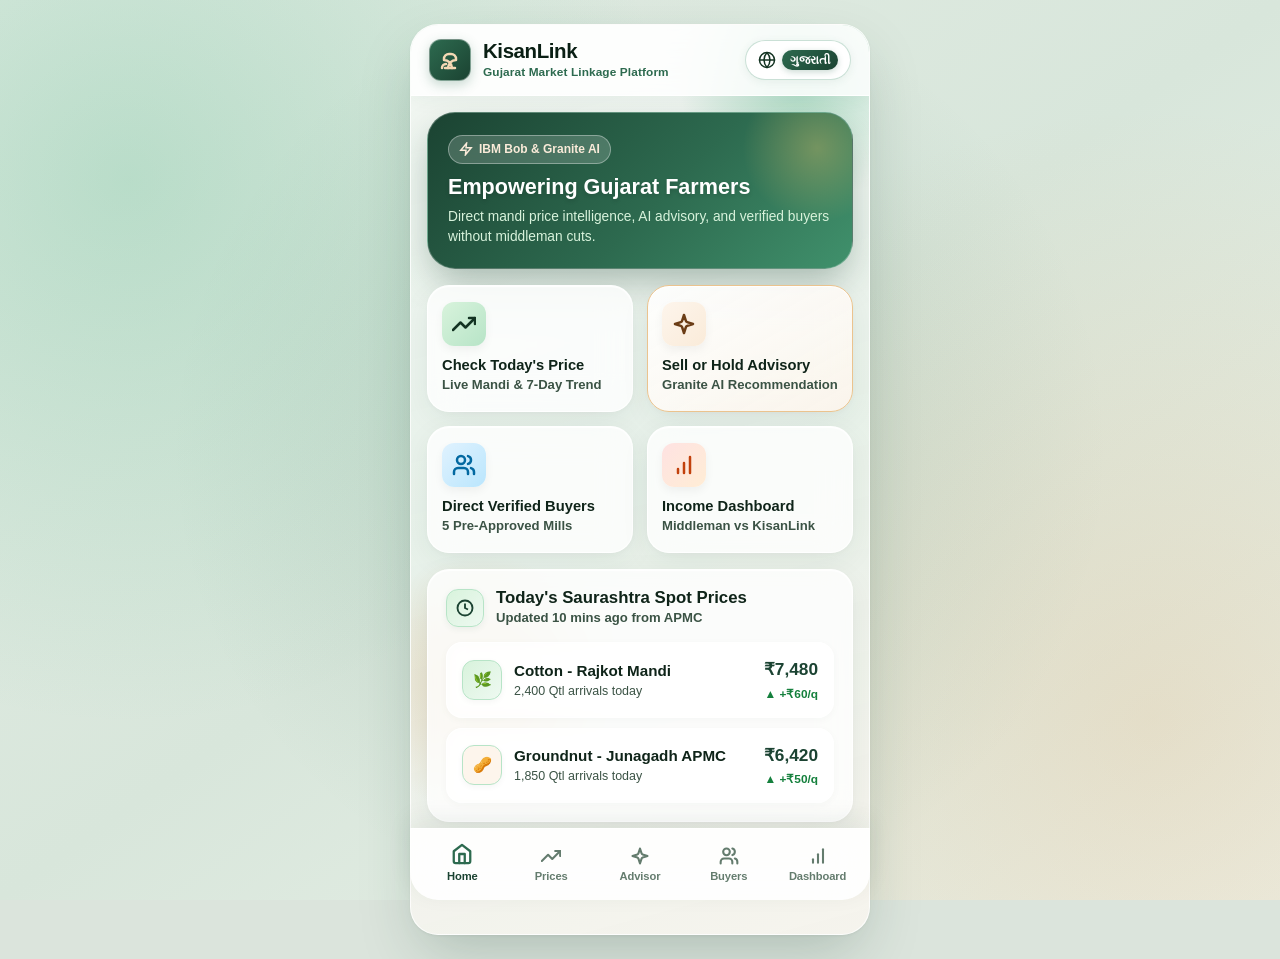
==== index.html @ 0dfbf839 "Initial commit: Kisan Link project" ====
<!DOCTYPE html>
<html lang="en">
<head>
  <meta charset="UTF-8">
  <meta name="viewport" content="width=device-width, initial-scale=1.0, maximum-scale=1.0, user-scalable=no">
  <title>KisanLink — Cotton & Groundnut Market Linkage Platform</title>
  <meta name="description" content="KisanLink is an Agentic AI agricultural intelligence platform for Gujarat cotton and groundnut farmers for real-time mandi prices, sell/hold advisory, and verified direct buyers.">
  <meta name="keywords" content="KisanLink, Gujarat farmers, mandi prices, cotton price Gujarat, groundnut APMC, Saurashtra APMC, Rajkot yard, Junagadh APMC, Agmarknet">
  <meta name="author" content="KisanLink Team - Gujarat Hackathon 2026">
  <meta name="theme-color" content="#1b4332">

  <!-- Security & Integrity Headers -->
  <meta http-equiv="Content-Security-Policy" content="default-src 'self'; script-src 'self' 'unsafe-inline'; style-src 'self' 'unsafe-inline'; img-src 'self' data:; connect-src 'self'; font-src 'self'; object-src 'none'; base-uri 'self'; form-action 'self';">
  <meta http-equiv="X-Content-Type-Options" content="nosniff">
  <meta name="referrer" content="strict-origin-when-cross-origin">

  <!-- Open Graph / Social Sharing -->
  <meta property="og:type" content="website">
  <meta property="og:title" content="KisanLink — Direct Mandi Intelligence & Buyer Linkage">
  <meta property="og:description" content="Eliminating middleman exploitation for Gujarat's cotton and groundnut farmers with real-time APMC prices and AI advisory.">
  <meta property="og:site_name" content="KisanLink">
  
  <!-- Twitter Cards -->
  <meta name="twitter:card" content="summary">
  <meta name="twitter:title" content="KisanLink — Cotton & Groundnut Market Linkage Platform">
  <meta name="twitter:description" content="Empowering Gujarat farmers with real-time market prices, AI sell-or-hold advisory, and verified buyers.">

  <!-- Favicon (Inline High-Res SVG) -->
  <link rel="icon" type="image/svg+xml" href="data:image/svg+xml,%3Csvg xmlns='http://www.w3.org/2000/svg' viewBox='0 0 24 24' fill='none' stroke='%232d6a4f' stroke-width='2' stroke-linecap='round' stroke-linejoin='round'%3E%3Cpath d='M7 20h10'/%3E%3Cpath d='M10 20c0-4.4 3.6-8 8-8v-1a5 5 0 0 0-5-5h-2a5 5 0 0 0-5 5v1c4.4 0 8 3.6 8 8'/%3E%3Cpath d='M4 20c0-2.2 1.8-4 4-4'/%3E%3C/svg%3E">

  <link rel="stylesheet" href="styles.css">
</head>
<body>

<div class="app-wrapper">
  <div class="app-container" role="application" aria-label="KisanLink Agricultural App">

    <!-- TOP FIXED HEADER (GLASSMORPHIC) -->
    <header class="app-header" role="banner">
      <div class="brand-section">
        <div class="brand-icon-box" aria-hidden="true">
          <!-- Static Sprout/Wheat Icon -->
          <svg width="24" height="24" viewBox="0 0 24 24" fill="none" stroke="currentColor" stroke-width="2.5" stroke-linecap="round" stroke-linejoin="round">
            <path d="M7 20h10"/>
            <path d="M10 20c0-4.4 3.6-8 8-8v-1a5 5 0 0 0-5-5h-2a5 5 0 0 0-5 5v1c4.4 0 8 3.6 8 8"/>
            <path d="M4 20c0-2.2 1.8-4 4-4"/>
          </svg>
        </div>
        <div>
          <h1 class="brand-title" id="app-title">KisanLink</h1>
          <p class="brand-sub" id="app-tagline">Gujarat Market Linkage Platform</p>
        </div>
      </div>

      <!-- Bilingual EN/GU Switch Toggle -->
      <button class="lang-toggle-btn" id="lang-toggle-btn" type="button" aria-label="Toggle language between English and Gujarati">
        <svg width="18" height="18" viewBox="0 0 24 24" fill="none" stroke="currentColor" stroke-width="2" stroke-linecap="round" stroke-linejoin="round" aria-hidden="true">
          <circle cx="12" cy="12" r="10"/>
          <line x1="2" y1="12" x2="22" y2="12"/>
          <path d="M12 2a15.3 15.3 0 0 1 4 10 15.3 15.3 0 0 1-4 10 15.3 15.3 0 0 1-4-10 15.3 15.3 0 0 1 4-10z"/>
        </svg>
        <span class="lang-badge" id="lang-toggle-text">ગુજરાતી</span>
      </button>
    </header>

    <!-- ACCESSIBLE TOAST NOTIFICATION CONTAINER -->
    <div class="toast-container" id="toast-container" aria-live="polite" aria-atomic="true"></div>

    <!-- MAIN APP SCREENS CONTAINER -->
    <main class="app-main" id="main-content" role="main">

      <!-- ================================================================= -->
      <!-- SCREEN 1: HOME SCREEN -->
      <!-- ================================================================= -->
      <section class="kl-screen active" id="screen-home" role="tabpanel" aria-labelledby="nav-tab-home">
        <!-- Hero Card -->
        <div class="home-hero-card">
          <div class="home-hero-badge">
            <svg width="14" height="14" viewBox="0 0 24 24" fill="none" stroke="currentColor" stroke-width="2.5" aria-hidden="true"><polygon points="13 2 3 14 12 14 11 22 21 10 12 10 13 2"/></svg>
            <span id="hero-badge">IBM Bob & Granite AI</span>
          </div>
          <h2 class="home-hero-title" id="hero-title">Empowering Gujarat Farmers</h2>
          <p class="home-hero-sub" id="hero-sub">Direct mandi price intelligence, AI advisory, and verified buyers without middleman cuts.</p>
        </div>

        <!-- 4 Quick Nav Action Buttons Grid -->
        <div class="home-nav-grid" role="region" aria-label="Quick Actions">
          <!-- 1. Check Prices -->
          <div class="home-action-card" data-target="prices" role="button" tabindex="0" aria-label="Navigate to Prices Screen">
            <div class="home-action-icon icon-green" aria-hidden="true">
              <svg width="24" height="24" viewBox="0 0 24 24" fill="none" stroke="currentColor" stroke-width="2.5" stroke-linecap="round" stroke-linejoin="round"><polyline points="23 6 13.5 15.5 8.5 10.5 1 18"/><polyline points="17 6 23 6 23 12"/></svg>
            </div>
            <div>
              <div class="home-action-text" id="action-prices-title">Check Today's Price</div>
              <div class="kl-card-subtitle" id="action-prices-sub">Live Mandi & 7-Day Trend</div>
            </div>
          </div>

          <!-- 2. Sell or Hold Advisor -->
          <div class="home-action-card home-action-card--highlight" data-target="advisor" role="button" tabindex="0" aria-label="Navigate to Advisor Screen">
            <div class="home-action-icon icon-wheat" aria-hidden="true">
              <svg width="24" height="24" viewBox="0 0 24 24" fill="none" stroke="currentColor" stroke-width="2.5" stroke-linecap="round" stroke-linejoin="round"><path d="m12 3-1.9 5.8a2 2 0 0 1-1.3 1.3L3 12l5.8 1.9a2 2 0 0 1 1.3 1.3L12 21l1.9-5.8a2 2 0 0 1 1.3-1.3L21 12l-5.8-1.9a2 2 0 0 1-1.3-1.3Z"/></svg>
            </div>
            <div>
              <div class="home-action-text" id="action-advisor-title">Sell or Hold Advisory</div>
              <div class="kl-card-subtitle" id="action-advisor-sub">Granite AI Recommendation</div>
            </div>
          </div>

          <!-- 3. Direct Buyers -->
          <div class="home-action-card" data-target="buyers" role="button" tabindex="0" aria-label="Navigate to Buyers Screen">
            <div class="home-action-icon icon-blue" aria-hidden="true">
              <svg width="24" height="24" viewBox="0 0 24 24" fill="none" stroke="currentColor" stroke-width="2.5" stroke-linecap="round" stroke-linejoin="round"><path d="M16 21v-2a4 4 0 0 0-4-4H6a4 4 0 0 0-4 4v2"/><circle cx="9" cy="7" r="4"/><path d="M22 21v-2a4 4 0 0 0-3-3.87"/><path d="M16 3.13a4 4 0 0 1 0 7.75"/></svg>
            </div>
            <div>
              <div class="home-action-text" id="action-buyers-title">Direct Verified Buyers</div>
              <div class="kl-card-subtitle" id="action-buyers-sub">5 Pre-Approved Mills</div>
            </div>
          </div>

          <!-- 4. Dashboard -->
          <div class="home-action-card" data-target="dashboard" role="button" tabindex="0" aria-label="Navigate to Dashboard Screen">
            <div class="home-action-icon icon-amber" aria-hidden="true">
              <svg width="24" height="24" viewBox="0 0 24 24" fill="none" stroke="currentColor" stroke-width="2.5" stroke-linecap="round" stroke-linejoin="round"><line x1="12" y1="20" x2="12" y2="10"/><line x1="18" y1="20" x2="18" y2="4"/><line x1="6" y1="20" x2="6" y2="16"/></svg>
            </div>
            <div>
              <div class="home-action-text" id="action-dash-title">Income Dashboard</div>
              <div class="kl-card-subtitle" id="action-dash-sub">Middleman vs KisanLink</div>
            </div>
          </div>
        </div>

        <!-- Live Spot Price Snapshot (Reusing Card & List Component) -->
        <div class="kl-card">
          <div class="kl-card-header">
            <div class="kl-card-title-group">
              <div class="kl-card-icon" aria-hidden="true">
                <svg width="18" height="18" viewBox="0 0 24 24" fill="none" stroke="currentColor" stroke-width="2.5"><circle cx="12" cy="12" r="10"/><polyline points="12 6 12 12 16 14"/></svg>
              </div>
              <div>
                <h3 class="kl-card-title" id="snapshot-title">Today's Saurashtra Spot Prices</h3>
                <p class="kl-card-subtitle" id="snapshot-sub">Updated 10 mins ago from APMC</p>
              </div>
            </div>
          </div>
          <div class="kl-card-body">
            <ul class="kl-list" id="home-snapshot-list" aria-label="Spot Prices List">
              <!-- Dynamically populated safely via app.js -->
            </ul>
          </div>
        </div>
      </section>

      <!-- ================================================================= -->
      <!-- SCREEN 2: PRICES SCREEN -->
      <!-- ================================================================= -->
      <section class="kl-screen" id="screen-prices" role="tabpanel" aria-labelledby="nav-tab-prices">
        <!-- Filter Card (Reusing Card Component) -->
        <div class="kl-card">
          <div class="kl-form-row">
            <div class="kl-form-group" style="margin-bottom: 0;">
              <label class="kl-label" id="lbl-filter-crop" for="price-crop-select">Select Crop</label>
              <select class="kl-select" id="price-crop-select" aria-label="Select Crop for Price Lookup"></select>
            </div>
            <div class="kl-form-group" style="margin-bottom: 0;">
              <label class="kl-label" id="lbl-filter-dist" for="price-district-select">Select District</label>
              <select class="kl-select" id="price-district-select" aria-label="Select District for Price Lookup"></select>
            </div>
          </div>
        </div>

        <!-- Current Price Highlight & 7-Day Trend (Reusing Card Component) -->
        <div class="kl-card kl-card--highlight">
          <div class="kl-card-header">
            <div>
              <span class="kl-card-subtitle" id="lbl-current-price-tag">Current Modal Price</span>
              <div class="price-highlight-box">
                <span class="price-main-value" id="price-current-value">₹7,480</span>
                <span class="price-unit" id="lbl-price-unit">₹ / Quintal</span>
              </div>
            </div>
            <span class="kl-card-badge kl-badge--green" id="price-current-trend-badge" aria-label="Today's price trend">▲ +₹60 today</span>
          </div>

          <div class="kl-card-body">
            <div style="display: flex; justify-content: space-between; align-items: center; margin-bottom: 4px;">
              <span class="kl-card-title" style="font-size: 0.95rem;" id="lbl-price-trend-title">7-Day Price Trend</span>
              <span style="font-size: 0.75rem; color: var(--green-700); font-weight: 700;">Daily APMC Closing</span>
            </div>
            
            <!-- Responsive SVG 7-Day Line Chart -->
            <div class="chart-container" id="price-svg-chart-container" role="img" aria-label="7-Day mandi price fluctuation line chart">
              <!-- Rendered safely by app.js -->
            </div>
          </div>
        </div>

        <!-- Top 3 Mandis (Reusing Card & List Component) -->
        <div class="kl-card">
          <div class="kl-card-header">
            <div class="kl-card-title-group">
              <div class="kl-card-icon" aria-hidden="true">
                <svg width="18" height="18" viewBox="0 0 24 24" fill="none" stroke="currentColor" stroke-width="2.5"><path d="M20 10c0 6-8 12-8 12s-8-6-8-12a8 8 0 0 1 16 0Z"/><circle cx="12" cy="10" r="3"/></svg>
              </div>
              <div>
                <h3 class="kl-card-title" id="lbl-top-mandis-title">Top 3 Nearby Mandis</h3>
                <p class="kl-card-subtitle" id="lbl-top-mandis-sub">Sorted by today's highest realized price</p>
              </div>
            </div>
          </div>

          <div class="kl-card-body">
            <ul class="kl-list" id="top-mandis-list" aria-label="Top 3 mandis sorted by price">
              <!-- Dynamically populated safely via app.js -->
            </ul>
          </div>

          <div class="kl-card-footer">
            <button class="kl-btn kl-btn--wheat" id="jump-to-advisor-btn" type="button">
              <svg width="18" height="18" viewBox="0 0 24 24" fill="none" stroke="currentColor" stroke-width="2.5" aria-hidden="true"><path d="m12 3-1.9 5.8a2 2 0 0 1-1.3 1.3L3 12l5.8 1.9a2 2 0 0 1 1.3 1.3L12 21l1.9-5.8a2 2 0 0 1 1.3-1.3L21 12l-5.8-1.9a2 2 0 0 1-1.3-1.3Z"/></svg>
              Check Sell/Hold Advisory for this crop
            </button>
          </div>
        </div>
      </section>

      <!-- ================================================================= -->
      <!-- SCREEN 3: ADVISOR SCREEN -->
      <!-- ================================================================= -->
      <section class="kl-screen" id="screen-advisor" role="tabpanel" aria-labelledby="nav-tab-advisor">
        <!-- Input Form Card (Reusing Card Component) -->
        <div class="kl-card">
          <div class="kl-card-header">
            <div class="kl-card-title-group">
              <div class="kl-card-icon kl-card-icon--wheat" aria-hidden="true">
                <svg width="18" height="18" viewBox="0 0 24 24" fill="none" stroke="currentColor" stroke-width="2.5"><path d="m12 3-1.9 5.8a2 2 0 0 1-1.3 1.3L3 12l5.8 1.9a2 2 0 0 1 1.3 1.3L12 21l1.9-5.8a2 2 0 0 1 1.3-1.3L21 12l-5.8-1.9a2 2 0 0 1-1.3-1.3Z"/></svg>
              </div>
              <div>
                <h3 class="kl-card-title" id="lbl-adv-title">AI Sell-or-Hold Advisor</h3>
                <p class="kl-card-subtitle" id="lbl-adv-sub">Powered by IBM Granite LLM reasoning engine</p>
              </div>
            </div>
          </div>

          <div class="kl-card-body">
            <div class="kl-form-row">
              <div class="kl-form-group">
                <label class="kl-label" id="lbl-adv-crop" for="advisor-crop-select">Select Crop</label>
                <select class="kl-select" id="advisor-crop-select" aria-label="Advisor Crop Selection"></select>
              </div>
              <div class="kl-form-group">
                <label class="kl-label" id="lbl-adv-dist" for="advisor-district-select">Select District</label>
                <select class="kl-select" id="advisor-district-select" aria-label="Advisor District Selection"></select>
              </div>
            </div>

            <div class="kl-form-group">
              <label class="kl-label" id="lbl-adv-qty" for="advisor-qty-input">Crop Quantity (in Quintals)</label>
              <input type="number" class="kl-input" id="advisor-qty-input" value="50" min="1" max="10000" step="1" autocomplete="off" aria-label="Crop Quantity in Quintals" aria-describedby="advisor-qty-error">
              <div class="kl-error-text" id="advisor-qty-error" role="alert" style="display: none;"></div>
            </div>

            <button class="kl-btn kl-btn--primary" id="get-advice-btn" type="button" aria-label="Run market analysis and get recommendation">
              <svg width="20" height="20" viewBox="0 0 24 24" fill="none" stroke="currentColor" stroke-width="2.5" aria-hidden="true"><path d="m12 3-1.9 5.8a2 2 0 0 1-1.3 1.3L3 12l5.8 1.9a2 2 0 0 1 1.3 1.3L12 21l1.9-5.8a2 2 0 0 1 1.3-1.3L21 12l-5.8-1.9a2 2 0 0 1-1.3-1.3Z"/></svg>
              <span id="get-advice-btn-text">Analyze Market & Get Advice</span>
            </button>
          </div>
        </div>

        <!-- Advisory Recommendation Output Card (Reusing Card Component) -->
        <div class="kl-card advisor-recommendation-card advisor-rec--sell" id="advisor-recommendation-card" role="region" aria-label="AI Recommendation Result" aria-live="polite">
          <div class="kl-card-header">
            <div>
              <span class="kl-card-subtitle" id="adv-rec-title">Advisory Recommendation</span>
              <div class="advisor-action-pill" id="adv-rec-action-text">
                <svg width="24" height="24" viewBox="0 0 24 24" fill="none" stroke="currentColor" stroke-width="2.5" aria-hidden="true"><path d="M22 11.08V12a10 10 0 1 1-5.93-9.14"/><polyline points="22 4 12 14.01 9 11.01"/></svg>
                Sell Now
              </div>
            </div>
            <span class="kl-card-badge kl-badge--green" id="adv-rec-badge">RECOMMENDED ACTION</span>
          </div>

          <div class="kl-card-body">
            <!-- 1-Sentence Pre-written static reason string -->
            <div class="advisor-reason-text" id="adv-rec-reason-box">
              💡 Current mandi arrivals are tightening and mill demand is at peak weekly levels (₹7,450/q).
            </div>

            <div style="display: flex; align-items: center; justify-content: space-between; font-size: 0.78rem; color: var(--text-secondary); margin-bottom: 12px;">
              <span><strong>Model:</strong> IBM Granite 13B</span>
              <span class="kl-card-badge kl-badge--green" id="adv-conf-badge">Granite AI High Confidence</span>
            </div>
          </div>

          <div class="kl-card-footer" style="flex-direction: column; gap: 8px;">
            <button class="kl-btn kl-btn--primary" id="adv-find-buyers-btn" type="button">
              <svg width="18" height="18" viewBox="0 0 24 24" fill="none" stroke="currentColor" stroke-width="2.5" aria-hidden="true"><path d="M16 21v-2a4 4 0 0 0-4-4H6a4 4 0 0 0-4 4v2"/><circle cx="9" cy="7" r="4"/><path d="M22 21v-2a4 4 0 0 0-3-3.87"/><path d="M16 3.13a4 4 0 0 1 0 7.75"/></svg>
              View Matched Direct Buyers
            </button>
            <button class="kl-btn kl-btn--outline" id="adv-view-dash-btn" type="button">
              <svg width="18" height="18" viewBox="0 0 24 24" fill="none" stroke="currentColor" stroke-width="2.5" aria-hidden="true"><line x1="12" y1="20" x2="12" y2="10"/><line x1="18" y1="20" x2="18" y2="4"/><line x1="6" y1="20" x2="6" y2="16"/></svg>
              Calculate Net Profit Gained
            </button>
          </div>
        </div>
      </section>

      <!-- ================================================================= -->
      <!-- SCREEN 4: BUYERS SCREEN -->
      <!-- ================================================================= -->
      <section class="kl-screen" id="screen-buyers" role="tabpanel" aria-labelledby="nav-tab-buyers">
        <!-- Filter Tabs Card -->
        <div class="kl-card" style="padding: 12px 14px; margin-bottom: 12px;">
          <div style="margin-bottom: 8px;">
            <h3 class="kl-card-title" id="lbl-buyers-title">Verified Direct Buyers</h3>
            <p class="kl-card-subtitle" id="lbl-buyers-sub">Direct mill procurement with zero middleman brokerage</p>
          </div>
          <div class="buyer-filter-tabs" role="tablist" aria-label="Buyer Crop Filters">
            <button class="buyer-tab-btn active" data-filter="all" id="tab-filter-all" type="button" role="tab" aria-selected="true">All Crops</button>
            <button class="buyer-tab-btn" data-filter="cotton" id="tab-filter-cotton" type="button" role="tab" aria-selected="false">Cotton</button>
            <button class="buyer-tab-btn" data-filter="groundnut" id="tab-filter-groundnut" type="button" role="tab" aria-selected="false">Groundnut</button>
          </div>
        </div>

        <!-- 5 Mock Verified Buyer Cards (Reusing Card Component) -->
        <div id="buyers-list" role="region" aria-label="Verified Buyers List" aria-live="polite">
          <!-- Dynamically populated safely via app.js -->
        </div>
      </section>

      <!-- ================================================================= -->
      <!-- SCREEN 5: DASHBOARD SCREEN -->
      <!-- ================================================================= -->
      <section class="kl-screen" id="screen-dashboard" role="tabpanel" aria-labelledby="nav-tab-dashboard">
        <!-- Hero Income Comparison Card -->
        <div class="income-hero-card">
          <div class="income-gain-callout">
            <svg width="18" height="18" viewBox="0 0 24 24" fill="none" stroke="currentColor" stroke-width="2.5" aria-hidden="true"><polyline points="23 6 13.5 15.5 8.5 10.5 1 18"/><polyline points="17 6 23 6 23 12"/></svg>
            <span id="lbl-dash-gain-callout">Extra Income Gained</span>
          </div>

          <h2 class="kl-card-title" style="color: #ffffff; font-size: 1.25rem;" id="lbl-dash-title">Income Impact Comparison</h2>
          <p style="font-size: 0.82rem; color: var(--green-100);" id="lbl-dash-sub">Sample harvest sale: 50 Quintals direct comparison</p>

          <!-- Visual Bar Comparison -->
          <div class="comparison-bars-container" role="region" aria-label="Income Comparison Bars">
            <!-- Middleman Bar -->
            <div class="bar-row">
              <div class="bar-header">
                <span id="lbl-dash-middleman">Via Middleman</span>
                <span style="color: #cbd5e1;" id="dash-middleman-val">₹3,27,500</span>
              </div>
              <div class="bar-track">
                <div class="bar-fill bar-fill--middleman" id="dash-middleman-bar" style="width: 88%;">₹3,27,500</div>
              </div>
            </div>

            <!-- KisanLink Bar -->
            <div class="bar-row">
              <div class="bar-header">
                <span style="color: var(--wheat-300);" id="lbl-dash-kisanlink">Via KisanLink</span>
                <span style="color: var(--wheat-300); font-weight: 800;" id="dash-kisanlink-val">₹3,72,500</span>
              </div>
              <div class="bar-track">
                <div class="bar-fill bar-fill--kisanlink" id="dash-kisanlink-bar" style="width: 100%;">₹3,72,500</div>
              </div>
            </div>
          </div>

          <!-- Bold Highlight Number Display -->
          <div class="hero-gain-display" aria-live="polite">
            <div style="font-size: 0.82rem; font-weight: 700; color: #ffffff; margin-bottom: 2px;" id="lbl-dash-sample-note">Direct Farmer Uplift</div>
            <div class="hero-gain-number" id="dash-gain-number">+₹45,000</div>
            <div style="font-size: 0.85rem; font-weight: 750; color: var(--green-200);" id="dash-gain-pct">(+13.7% extra income)</div>
          </div>
        </div>

        <!-- Interactive Quantity Slider Card (Reusing Card Component) -->
        <div class="kl-card">
          <div class="kl-card-header">
            <div>
              <h3 class="kl-card-title" style="font-size: 0.95rem;" id="lbl-slider-label">Adjust Quantity to Calculate Gain</h3>
              <p class="kl-card-subtitle">Real-time simulation for your harvest</p>
            </div>
            <span class="kl-card-badge kl-badge--green" id="dash-slider-qty-val">50 Quintals</span>
          </div>

          <div class="kl-card-body">
            <input type="range" class="kl-range-slider" id="dash-qty-slider" min="10" max="200" step="5" value="50" aria-label="Harvest Quantity Slider in Quintals">
            <div style="display: flex; justify-content: space-between; font-size: 0.75rem; color: var(--text-secondary); font-weight: 700;">
              <span>10 Qtl</span>
              <span>100 Qtl</span>
              <span>200 Qtl</span>
            </div>
          </div>
        </div>

        <!-- Breakdown List (Reusing Card & List Component) -->
        <div class="kl-card">
          <div class="kl-card-header">
            <div class="kl-card-title-group">
              <div class="kl-card-icon" aria-hidden="true">
                <svg width="18" height="18" viewBox="0 0 24 24" fill="none" stroke="currentColor" stroke-width="2.5"><line x1="12" y1="1" x2="12" y2="23"/><path d="M17 5H9.5a3.5 3.5 0 0 0 0 7h5a3.5 3.5 0 0 1 0 7H6"/></svg>
              </div>
              <h3 class="kl-card-title" id="lbl-dash-breakdown-title">Financial Advantage Breakdown</h3>
            </div>
          </div>

          <div class="kl-card-body">
            <ul class="kl-list" aria-label="Income Breakdown List">
              <li class="kl-list-item">
                <div class="kl-list-item-left">
                  <div class="kl-list-item-avatar" aria-hidden="true">💰</div>
                  <div class="kl-list-item-text">
                    <span class="kl-list-item-title" id="lbl-dash-saved-comm">Middleman Commission Saved (4%)</span>
                    <span class="kl-list-item-sub">Zero brokerage charged</span>
                  </div>
                </div>
                <div class="kl-list-item-right">
                  <span class="kl-list-item-price" id="dash-saved-comm-val" style="color: var(--green-800);">+₹7,500</span>
                </div>
              </li>

              <li class="kl-list-item">
                <div class="kl-list-item-left">
                  <div class="kl-list-item-avatar" style="background: var(--wheat-100); color: var(--wheat-800);" aria-hidden="true">⚖️</div>
                  <div class="kl-list-item-text">
                    <span class="kl-list-item-title" id="lbl-dash-weigh-gain">Fair Digital Weighing Protection</span>
                    <span class="kl-list-item-sub">No 2kg/bag unrecorded cuts</span>
                  </div>
                </div>
                <div class="kl-list-item-right">
                  <span class="kl-list-item-price" style="color: var(--green-800);">+₹3,500</span>
                </div>
              </li>

              <li class="kl-list-item">
                <div class="kl-list-item-left">
                  <div class="kl-list-item-avatar" aria-hidden="true">🏭</div>
                  <div class="kl-list-item-text">
                    <span class="kl-list-item-title" id="lbl-dash-mill-prem">Direct Mill Premium</span>
                    <span class="kl-list-item-sub">Higher purchase price (+₹750/q)</span>
                  </div>
                </div>
                <div class="kl-list-item-right">
                  <span class="kl-list-item-price" id="dash-direct-diff-val" style="color: var(--green-800);">+₹37,500</span>
                </div>
              </li>

              <li class="kl-list-item" style="background: var(--status-sell-bg); border: 1.5px solid var(--green-400);">
                <div class="kl-list-item-left">
                  <div class="kl-list-item-avatar" style="background: var(--green-700); color: #ffffff;" aria-hidden="true">✨</div>
                  <div class="kl-list-item-text">
                    <span class="kl-list-item-title" id="lbl-dash-total-benefit" style="font-weight: 800; color: var(--green-950);">Total Extra Earnings in Hand</span>
                    <span class="kl-list-item-sub" style="color: var(--green-700); font-weight: 700;">Direct to Farmer's Account</span>
                  </div>
                </div>
                <div class="kl-list-item-right">
                  <span class="kl-list-item-price" id="dash-total-benefit-val" style="font-size: 1.22rem; color: var(--green-800);">+₹45,000</span>
                </div>
              </li>
            </ul>
          </div>
        </div>
      </section>

    </main>

    <!-- ================================================================= -->
    <!-- BOTTOM NAVIGATION (5 TABS, ACCESSIBLE TABLIST) -->
    <!-- ================================================================= -->
    <nav class="bottom-nav" role="tablist" aria-label="Main Navigation Tabs">
      <!-- 1. Home -->
      <button class="nav-tab-btn active" id="nav-tab-home" data-screen="home" type="button" role="tab" aria-selected="true" aria-controls="screen-home" aria-label="Home Screen">
        <div class="nav-tab-icon" aria-hidden="true">
          <svg width="20" height="20" viewBox="0 0 24 24" fill="none" stroke="currentColor" stroke-width="2.5" stroke-linecap="round" stroke-linejoin="round"><path d="m3 9 9-7 9 7v11a2 2 0 0 1-2 2H5a2 2 0 0 1-2-2z"/><polyline points="9 22 9 12 15 12 15 22"/></svg>
        </div>
        <span class="nav-tab-label" id="nav-label-home">Home</span>
      </button>

      <!-- 2. Prices -->
      <button class="nav-tab-btn" id="nav-tab-prices" data-screen="prices" type="button" role="tab" aria-selected="false" aria-controls="screen-prices" aria-label="Mandi Prices Screen">
        <div class="nav-tab-icon" aria-hidden="true">
          <svg width="20" height="20" viewBox="0 0 24 24" fill="none" stroke="currentColor" stroke-width="2.5" stroke-linecap="round" stroke-linejoin="round"><polyline points="23 6 13.5 15.5 8.5 10.5 1 18"/><polyline points="17 6 23 6 23 12"/></svg>
        </div>
        <span class="nav-tab-label" id="nav-label-prices">Prices</span>
      </button>

      <!-- 3. Advisor -->
      <button class="nav-tab-btn" id="nav-tab-advisor" data-screen="advisor" type="button" role="tab" aria-selected="false" aria-controls="screen-advisor" aria-label="AI Advisor Screen">
        <div class="nav-tab-icon" aria-hidden="true">
          <svg width="20" height="20" viewBox="0 0 24 24" fill="none" stroke="currentColor" stroke-width="2.5" stroke-linecap="round" stroke-linejoin="round"><path d="m12 3-1.9 5.8a2 2 0 0 1-1.3 1.3L3 12l5.8 1.9a2 2 0 0 1 1.3 1.3L12 21l1.9-5.8a2 2 0 0 1 1.3-1.3L21 12l-5.8-1.9a2 2 0 0 1-1.3-1.3Z"/></svg>
        </div>
        <span class="nav-tab-label" id="nav-label-advisor">Advisor</span>
      </button>

      <!-- 4. Buyers -->
      <button class="nav-tab-btn" id="nav-tab-buyers" data-screen="buyers" type="button" role="tab" aria-selected="false" aria-controls="screen-buyers" aria-label="Verified Buyers Screen">
        <div class="nav-tab-icon" aria-hidden="true">
          <svg width="20" height="20" viewBox="0 0 24 24" fill="none" stroke="currentColor" stroke-width="2.5" stroke-linecap="round" stroke-linejoin="round"><path d="M16 21v-2a4 4 0 0 0-4-4H6a4 4 0 0 0-4 4v2"/><circle cx="9" cy="7" r="4"/><path d="M22 21v-2a4 4 0 0 0-3-3.87"/><path d="M16 3.13a4 4 0 0 1 0 7.75"/></svg>
        </div>
        <span class="nav-tab-label" id="nav-label-buyers">Buyers</span>
      </button>

      <!-- 5. Dashboard -->
      <button class="nav-tab-btn" id="nav-tab-dashboard" data-screen="dashboard" type="button" role="tab" aria-selected="false" aria-controls="screen-dashboard" aria-label="Income Impact Dashboard Screen">
        <div class="nav-tab-icon" aria-hidden="true">
          <svg width="20" height="20" viewBox="0 0 24 24" fill="none" stroke="currentColor" stroke-width="2.5" stroke-linecap="round" stroke-linejoin="round"><line x1="12" y1="20" x2="12" y2="10"/><line x1="18" y1="20" x2="18" y2="4"/><line x1="6" y1="20" x2="6" y2="16"/></svg>
        </div>
        <span class="nav-tab-label" id="nav-label-dashboard">Dashboard</span>
      </button>
    </nav>

  </div>
</div>

<script src="app.js"></script>
</body>
</html>
---- styles.css ----
/* ==========================================================================
   KisanLink (કિસાન લિંક) - Premium Glassmorphism & Smooth Animation Theme
   Theme: Earthy Emerald & Warm Golden Wheat | Frosted Glass UI Architecture
   ========================================================================== */

:root {
  /* Rich Earthy Emerald & Forest Greens */
  --green-950: #0a1f14;
  --green-900: #133322;
  --green-800: #1b4332;
  --green-700: #2d6a4f;
  --green-600: #40916c;
  --green-500: #52b788;
  --green-400: #74c69d;
  --green-300: #95d5b2;
  --green-200: #b7e4c7;
  --green-100: #d8f3dc;
  --green-50:  #eef9f1;

  /* Warm Golden Wheat & Ochre */
  --wheat-900: #6b3d16;
  --wheat-800: #8c5220;
  --wheat-700: #b36e32;
  --wheat-600: #c98a48;
  --wheat-500: #dca76a;
  --wheat-400: #ebc38e;
  --wheat-300: #f4d8b4;
  --wheat-200: #faebd9;
  --wheat-100: #fdf5ec;
  --wheat-50:  #fffaf5;

  /* Glassmorphism Surface Tokens */
  --glass-bg: rgba(255, 255, 255, 0.78);
  --glass-bg-subtle: rgba(255, 255, 255, 0.62);
  --glass-bg-elevated: rgba(255, 255, 255, 0.88);
  --glass-bg-header: rgba(255, 255, 255, 0.82);
  --glass-bg-nav: rgba(255, 255, 255, 0.90);
  
  --glass-border: rgba(255, 255, 255, 0.85);
  --glass-border-subtle: rgba(45, 106, 79, 0.12);
  --glass-border-green: rgba(64, 145, 108, 0.28);
  --glass-border-wheat: rgba(201, 138, 72, 0.32);

  --glass-blur: blur(16px);
  --glass-blur-lg: blur(24px);

  /* Shadows with Colored Ambient Glows */
  --shadow-glass: 0 8px 32px -4px rgba(27, 67, 50, 0.08), 0 2px 8px -1px rgba(27, 67, 50, 0.04), inset 0 1px 1px rgba(255, 255, 255, 0.9);
  --shadow-glass-hover: 0 14px 40px -4px rgba(27, 67, 50, 0.14), 0 4px 12px -2px rgba(27, 67, 50, 0.06), inset 0 1px 1px rgba(255, 255, 255, 1);
  --shadow-btn-green: 0 8px 20px -2px rgba(45, 106, 79, 0.35), 0 2px 6px rgba(45, 106, 79, 0.2), inset 0 1px 1px rgba(255, 255, 255, 0.3);
  --shadow-btn-wheat: 0 8px 20px -2px rgba(179, 110, 50, 0.32), 0 2px 6px rgba(179, 110, 50, 0.18), inset 0 1px 1px rgba(255, 255, 255, 0.3);

  /* Typography */
  --text-main: #0f2419;
  --text-secondary: #3b5345;
  --text-muted: #647c6e;
  --text-inverse: #ffffff;

  /* Status Colors */
  --status-sell-bg: rgba(220, 252, 231, 0.85);
  --status-sell-text: #14532d;
  --status-sell-border: #86efac;

  --status-hold-bg: rgba(254, 243, 199, 0.85);
  --status-hold-text: #854d0e;
  --status-hold-border: #fde047;

  --status-partial-bg: rgba(224, 242, 254, 0.85);
  --status-partial-text: #075985;
  --status-partial-border: #7dd3fc;

  /* Dimensions */
  --app-max-width: 460px;
  --header-height: 66px;
  --nav-height: 72px;
  --radius-xs: 8px;
  --radius-sm: 12px;
  --radius-md: 16px;
  --radius-lg: 22px;
  --radius-xl: 28px;
  --radius-full: 9999px;
  --font-sans: -apple-system, BlinkMacSystemFont, "Segoe UI", Roboto, "Noto Sans Gujarati", "Inter", sans-serif;
  --ease-smooth: cubic-bezier(0.16, 1, 0.3, 1);
}

/* Reset & Box Sizing */
*, *::before, *::after {
  box-sizing: border-box;
  margin: 0;
  padding: 0;
  -webkit-tap-highlight-color: transparent;
}

html, body {
  width: 100%;
  height: 100%;
  font-family: var(--font-sans);
  color: var(--text-main);
  line-height: 1.55;
  -webkit-font-smoothing: antialiased;
  background-color: #dbe4dc;
}

/* ==========================================================================
   AMBIENT MESH GRADIENT BACKGROUND
   ========================================================================== */
.app-wrapper {
  display: flex;
  justify-content: center;
  align-items: flex-start;
  min-height: 100vh;
  padding: 0;
  background: 
    radial-gradient(circle at 10% 20%, rgba(82, 183, 136, 0.28) 0%, transparent 40%),
    radial-gradient(circle at 90% 80%, rgba(220, 167, 106, 0.24) 0%, transparent 45%),
    radial-gradient(circle at 50% 50%, rgba(45, 106, 79, 0.15) 0%, transparent 60%),
    linear-gradient(145deg, #e4ede5 0%, #d8e6db 50%, #edf3eb 100%);
  background-attachment: fixed;
}

@media (min-width: 501px) {
  .app-wrapper {
    padding: 24px 0;
  }
}

/* Mobile Frame Container */
.app-container {
  width: 100%;
  max-width: var(--app-max-width);
  min-height: 100vh;
  position: relative;
  display: flex;
  flex-direction: column;
  background: linear-gradient(165deg, rgba(244, 248, 244, 0.94) 0%, rgba(234, 243, 236, 0.90) 50%, rgba(247, 244, 238, 0.94) 100%);
  box-shadow: 0 24px 60px -12px rgba(27, 67, 50, 0.25), 0 1px 3px rgba(0, 0, 0, 0.05);
  overflow-x: hidden;
}

@media (min-width: 501px) {
  .app-container {
    min-height: 850px;
    border-radius: var(--radius-xl);
    border: 1px solid rgba(255, 255, 255, 0.75);
  }
}

/* Background Ambient Blur Orbs for Glass Effect */
.app-container::before {
  content: "";
  position: absolute;
  top: -60px;
  right: -50px;
  width: 240px;
  height: 240px;
  background: radial-gradient(circle, rgba(82, 183, 136, 0.4) 0%, transparent 70%);
  border-radius: 50%;
  pointer-events: none;
  z-index: 0;
}

.app-container::after {
  content: "";
  position: absolute;
  bottom: 120px;
  left: -60px;
  width: 260px;
  height: 260px;
  background: radial-gradient(circle, rgba(220, 167, 106, 0.35) 0%, transparent 70%);
  border-radius: 50%;
  pointer-events: none;
  z-index: 0;
}

/* ==========================================================================
   GLASSMORPHIC TOP HEADER
   ========================================================================== */
.app-header {
  position: sticky;
  top: 0;
  z-index: 40;
  background: var(--glass-bg-header);
  backdrop-filter: var(--glass-blur-lg);
  -webkit-backdrop-filter: var(--glass-blur-lg);
  color: var(--text-main);
  padding: 14px 18px;
  display: flex;
  align-items: center;
  justify-content: space-between;
  border-bottom: 1px solid var(--glass-border);
  box-shadow: 0 4px 20px -2px rgba(27, 67, 50, 0.06);
}

.brand-section {
  display: flex;
  align-items: center;
  gap: 12px;
}

.brand-icon-box {
  width: 42px;
  height: 42px;
  background: linear-gradient(135deg, var(--green-700) 0%, var(--green-800) 100%);
  border: 1.5px solid rgba(255, 255, 255, 0.4);
  border-radius: var(--radius-sm);
  display: flex;
  align-items: center;
  justify-content: center;
  color: var(--wheat-300);
  flex-shrink: 0;
  box-shadow: 0 4px 12px rgba(45, 106, 79, 0.25);
  transition: transform 0.25s var(--ease-smooth);
}

.brand-icon-box:hover {
  transform: rotate(6deg) scale(1.05);
}

.brand-title {
  font-size: 1.28rem;
  font-weight: 850;
  letter-spacing: -0.02em;
  color: var(--green-950);
  line-height: 1.15;
}

.brand-sub {
  font-size: 0.74rem;
  color: var(--green-700);
  font-weight: 600;
  letter-spacing: 0.01em;
}

/* Glassmorphic Language Switcher */
.lang-toggle-btn {
  background: rgba(255, 255, 255, 0.85);
  backdrop-filter: blur(12px);
  -webkit-backdrop-filter: blur(12px);
  border: 1.5px solid var(--glass-border-green);
  color: var(--green-900);
  padding: 6px 12px;
  border-radius: var(--radius-full);
  display: flex;
  align-items: center;
  gap: 6px;
  cursor: pointer;
  font-size: 0.82rem;
  font-weight: 750;
  transition: all 0.25s var(--ease-smooth);
  min-height: 40px;
  box-shadow: 0 2px 8px rgba(45, 106, 79, 0.08);
}

.lang-toggle-btn:hover {
  background: #ffffff;
  border-color: var(--green-600);
  transform: translateY(-1px);
  box-shadow: 0 4px 14px rgba(45, 106, 79, 0.16);
}

.lang-toggle-btn:active {
  transform: scale(0.95);
}

.lang-badge {
  background: linear-gradient(135deg, var(--green-700) 0%, var(--green-800) 100%);
  color: #ffffff;
  padding: 3px 8px;
  border-radius: var(--radius-full);
  font-size: 0.75rem;
  font-weight: 800;
  box-shadow: 0 2px 6px rgba(45, 106, 79, 0.25);
}

/* Main Content Area */
.app-main {
  flex: 1;
  padding: 16px;
  padding-bottom: calc(var(--nav-height) + 24px);
  overflow-y: auto;
  position: relative;
  z-index: 1;
}

/* Smooth Screen Animations */
.kl-screen {
  display: none;
}

.kl-screen.active {
  display: block;
  animation: screenSlideIn 0.32s var(--ease-smooth);
}

@keyframes screenSlideIn {
  from {
    opacity: 0;
    transform: translateY(12px) scale(0.985);
  }
  to {
    opacity: 1;
    transform: translateY(0) scale(1);
  }
}

/* ==========================================================================
   REUSABLE COMPONENT #1: THE KL-CARD (GLASSMORPHISM SPECIFICATION)
   ========================================================================== */
.kl-card {
  background: var(--glass-bg);
  backdrop-filter: var(--glass-blur);
  -webkit-backdrop-filter: var(--glass-blur);
  border-radius: var(--radius-lg);
  border: 1.5px solid var(--glass-border);
  box-shadow: var(--shadow-glass);
  padding: 18px;
  margin-bottom: 16px;
  position: relative;
  transition: transform 0.25s var(--ease-smooth), box-shadow 0.25s var(--ease-smooth), border-color 0.25s ease;
}

.kl-card:hover {
  box-shadow: var(--shadow-glass-hover);
  border-color: rgba(255, 255, 255, 1);
}

.kl-card--interactive {
  cursor: pointer;
}

.kl-card--interactive:active {
  transform: scale(0.98);
}

.kl-card--highlight {
  background: linear-gradient(160deg, rgba(255, 255, 255, 0.90) 0%, rgba(238, 249, 241, 0.85) 100%);
  border-color: var(--glass-border-green);
  box-shadow: 0 10px 30px -4px rgba(45, 106, 79, 0.12), inset 0 1px 1px rgba(255, 255, 255, 1);
}

.kl-card--wheat {
  background: linear-gradient(160deg, rgba(255, 255, 255, 0.90) 0%, rgba(253, 245, 236, 0.85) 100%);
  border-color: var(--glass-border-wheat);
}

.kl-card-header {
  display: flex;
  align-items: center;
  justify-content: space-between;
  margin-bottom: 14px;
  gap: 8px;
}

.kl-card-title-group {
  display: flex;
  align-items: center;
  gap: 12px;
}

.kl-card-icon {
  width: 38px;
  height: 38px;
  border-radius: var(--radius-sm);
  background: linear-gradient(135deg, var(--green-100) 0%, var(--green-50) 100%);
  border: 1px solid var(--green-200);
  color: var(--green-800);
  display: flex;
  align-items: center;
  justify-content: center;
  flex-shrink: 0;
  box-shadow: 0 2px 6px rgba(45, 106, 79, 0.08);
}

.kl-card-icon--wheat {
  background: linear-gradient(135deg, var(--wheat-200) 0%, var(--wheat-100) 100%);
  border-color: var(--wheat-300);
  color: var(--wheat-800);
}

.kl-card-title {
  font-size: 1.05rem;
  font-weight: 800;
  color: var(--text-main);
  line-height: 1.2;
}

.kl-card-subtitle {
  font-size: 0.82rem;
  color: var(--text-secondary);
  font-weight: 550;
}

/* Glassmorphic Pill Badges */
.kl-card-badge {
  display: inline-flex;
  align-items: center;
  gap: 5px;
  font-size: 0.75rem;
  font-weight: 750;
  padding: 5px 11px;
  border-radius: var(--radius-full);
  line-height: 1;
  backdrop-filter: blur(8px);
  -webkit-backdrop-filter: blur(8px);
  box-shadow: 0 2px 6px rgba(0, 0, 0, 0.03);
}

.kl-badge--green {
  background: var(--status-sell-bg);
  color: var(--status-sell-text);
  border: 1px solid var(--status-sell-border);
}

.kl-badge--wheat {
  background: var(--status-hold-bg);
  color: var(--status-hold-text);
  border: 1px solid var(--status-hold-border);
}

.kl-badge--blue {
  background: var(--status-partial-bg);
  color: var(--status-partial-text);
  border: 1px solid var(--status-partial-border);
}

.kl-card-body {
  font-size: 0.94rem;
  color: var(--text-main);
}

.kl-card-footer {
  margin-top: 16px;
  padding-top: 14px;
  border-top: 1px solid rgba(45, 106, 79, 0.1);
  display: flex;
  align-items: center;
  justify-content: space-between;
  gap: 10px;
}

/* ==========================================================================
   REUSABLE COMPONENT #2: THE KL-LIST (FROSTED GLASS ITEMS)
   ========================================================================== */
.kl-list {
  display: flex;
  flex-direction: column;
  gap: 10px;
  list-style: none;
}

.kl-list-item {
  display: flex;
  align-items: center;
  justify-content: space-between;
  padding: 13px 15px;
  background: rgba(255, 255, 255, 0.65);
  backdrop-filter: blur(10px);
  -webkit-backdrop-filter: blur(10px);
  border: 1.5px solid rgba(255, 255, 255, 0.85);
  border-radius: var(--radius-md);
  box-shadow: 0 2px 8px rgba(27, 67, 50, 0.03);
  transition: all 0.22s var(--ease-smooth);
}

.kl-list-item:hover {
  background: rgba(255, 255, 255, 0.95);
  border-color: var(--green-400);
  transform: translateY(-2px);
  box-shadow: 0 6px 16px rgba(45, 106, 79, 0.1);
}

.kl-list-item-left {
  display: flex;
  align-items: center;
  gap: 12px;
  flex: 1;
  min-width: 0;
}

.kl-list-item-avatar {
  width: 40px;
  height: 40px;
  border-radius: var(--radius-sm);
  background: linear-gradient(135deg, var(--green-100) 0%, var(--green-50) 100%);
  border: 1px solid var(--green-200);
  color: var(--green-800);
  display: flex;
  align-items: center;
  justify-content: center;
  font-weight: 800;
  font-size: 0.95rem;
  flex-shrink: 0;
  box-shadow: 0 2px 6px rgba(0, 0, 0, 0.04);
}

.kl-list-item-text {
  display: flex;
  flex-direction: column;
  min-width: 0;
}

.kl-list-item-title {
  font-size: 0.95rem;
  font-weight: 750;
  color: var(--text-main);
  white-space: nowrap;
  overflow: hidden;
  text-overflow: ellipsis;
}

.kl-list-item-sub {
  font-size: 0.78rem;
  color: var(--text-secondary);
  display: flex;
  align-items: center;
  gap: 4px;
}

.kl-list-item-right {
  display: flex;
  flex-direction: column;
  align-items: flex-end;
  gap: 2px;
  flex-shrink: 0;
  padding-left: 10px;
}

.kl-list-item-price {
  font-size: 1.08rem;
  font-weight: 850;
  color: var(--green-800);
}

.kl-list-item-trend {
  font-size: 0.74rem;
  font-weight: 750;
}

.trend-up {
  color: #15803d;
}

.trend-down {
  color: #b91c1c;
}

/* ==========================================================================
   BUTTONS (MODERN, TACTILE, PROPER GLOW & MICRO-INTERACTIONS)
   ========================================================================== */
.kl-btn {
  display: inline-flex;
  align-items: center;
  justify-content: center;
  gap: 8px;
  min-height: 50px;
  padding: 12px 20px;
  font-size: 0.96rem;
  font-weight: 750;
  border-radius: var(--radius-md);
  border: none;
  cursor: pointer;
  transition: all 0.22s var(--ease-smooth);
  text-decoration: none;
  width: 100%;
  position: relative;
  overflow: hidden;
}

.kl-btn::after {
  content: "";
  position: absolute;
  top: 0;
  left: -100%;
  width: 100%;
  height: 100%;
  background: linear-gradient(90deg, transparent, rgba(255, 255, 255, 0.2), transparent);
  transition: 0.5s;
}

.kl-btn:hover::after {
  left: 100%;
}

.kl-btn:hover {
  transform: translateY(-2px);
}

.kl-btn:active {
  transform: scale(0.97);
}

.kl-btn--primary {
  background: linear-gradient(135deg, var(--green-700) 0%, var(--green-800) 100%);
  color: #ffffff;
  box-shadow: var(--shadow-btn-green);
  border: 1px solid rgba(255, 255, 255, 0.2);
}

.kl-btn--primary:hover {
  background: linear-gradient(135deg, var(--green-600) 0%, var(--green-700) 100%);
  box-shadow: 0 10px 24px -2px rgba(45, 106, 79, 0.45);
}

.kl-btn--wheat {
  background: linear-gradient(135deg, var(--wheat-600) 0%, var(--wheat-700) 100%);
  color: #ffffff;
  box-shadow: var(--shadow-btn-wheat);
  border: 1px solid rgba(255, 255, 255, 0.25);
}

.kl-btn--wheat:hover {
  background: linear-gradient(135deg, var(--wheat-500) 0%, var(--wheat-600) 100%);
  box-shadow: 0 10px 24px -2px rgba(179, 110, 50, 0.42);
}

.kl-btn--outline {
  background: rgba(255, 255, 255, 0.75);
  backdrop-filter: blur(12px);
  -webkit-backdrop-filter: blur(12px);
  border: 2px solid var(--green-700);
  color: var(--green-800);
  box-shadow: 0 2px 8px rgba(45, 106, 79, 0.08);
}

.kl-btn--outline:hover {
  background: var(--green-100);
  border-color: var(--green-800);
}

.kl-btn--sm {
  min-height: 40px;
  padding: 8px 14px;
  font-size: 0.86rem;
  border-radius: var(--radius-sm);
  width: auto;
}

/* Glassmorphic Form Groups & Selects */
.kl-form-group {
  margin-bottom: 14px;
}

.kl-label {
  display: block;
  font-size: 0.85rem;
  font-weight: 750;
  color: var(--text-secondary);
  margin-bottom: 7px;
}

.kl-select, .kl-input {
  width: 100%;
  min-height: 50px;
  padding: 12px 16px;
  font-size: 0.98rem;
  font-weight: 650;
  font-family: inherit;
  color: var(--text-main);
  background: rgba(255, 255, 255, 0.82);
  backdrop-filter: blur(12px);
  -webkit-backdrop-filter: blur(12px);
  border: 1.5px solid var(--glass-border-green);
  border-radius: var(--radius-md);
  outline: none;
  transition: all 0.2s ease;
  appearance: none;
  -webkit-appearance: none;
  box-shadow: inset 0 2px 4px rgba(0, 0, 0, 0.02);
}

.kl-select {
  background-image: url("data:image/svg+xml,%3Csvg xmlns='http://www.w3.org/2000/svg' width='18' height='18' viewBox='0 0 24 24' fill='none' stroke='%232d6a4f' stroke-width='2.5' stroke-linecap='round' stroke-linejoin='round'%3E%3Cpath d='m6 9 6 6 6-6'/%3E%3C/svg%3E");
  background-repeat: no-repeat;
  background-position: right 16px center;
  padding-right: 44px;
}

.kl-select:focus, .kl-input:focus {
  background: #ffffff;
  border-color: var(--green-600);
  box-shadow: 0 0 0 4px rgba(64, 145, 108, 0.2), inset 0 1px 2px rgba(0, 0, 0, 0.02);
}

.kl-form-row {
  display: grid;
  grid-template-columns: 1fr 1fr;
  gap: 12px;
}

/* ==========================================================================
   SCREEN 1: HOME SCREEN SPECIAL GLASS DESIGN
   ========================================================================== */
.home-hero-card {
  background: linear-gradient(135deg, #1b4332 0%, #2d6a4f 55%, #40916c 100%);
  color: #ffffff;
  border-radius: var(--radius-xl);
  padding: 22px 20px;
  margin-bottom: 16px;
  position: relative;
  overflow: hidden;
  border: 1.5px solid rgba(255, 255, 255, 0.25);
  box-shadow: 0 16px 36px -6px rgba(27, 67, 50, 0.35);
}

.home-hero-card::before {
  content: "";
  position: absolute;
  top: -40px;
  right: -40px;
  width: 150px;
  height: 150px;
  background: radial-gradient(circle, rgba(233, 196, 106, 0.35) 0%, transparent 70%);
  border-radius: 50%;
  pointer-events: none;
}

.home-hero-badge {
  display: inline-flex;
  align-items: center;
  gap: 6px;
  background: rgba(255, 255, 255, 0.18);
  backdrop-filter: blur(8px);
  -webkit-backdrop-filter: blur(8px);
  border: 1px solid rgba(255, 255, 255, 0.35);
  color: var(--wheat-200);
  font-size: 0.75rem;
  font-weight: 750;
  padding: 4px 10px;
  border-radius: var(--radius-full);
  margin-bottom: 10px;
}

.home-hero-title {
  font-size: 1.35rem;
  font-weight: 850;
  line-height: 1.25;
  margin-bottom: 6px;
  color: #ffffff;
  text-shadow: 0 2px 4px rgba(0, 0, 0, 0.15);
}

.home-hero-sub {
  font-size: 0.86rem;
  color: var(--green-100);
  line-height: 1.45;
}

/* 4 Action Cards Grid */
.home-nav-grid {
  display: grid;
  grid-template-columns: 1fr 1fr;
  gap: 14px;
  margin-bottom: 16px;
}

.home-action-card {
  background: var(--glass-bg);
  backdrop-filter: var(--glass-blur);
  -webkit-backdrop-filter: var(--glass-blur);
  border-radius: var(--radius-lg);
  border: 1.5px solid var(--glass-border);
  padding: 16px 14px;
  display: flex;
  flex-direction: column;
  align-items: flex-start;
  gap: 10px;
  cursor: pointer;
  transition: all 0.25s var(--ease-smooth);
  min-height: 124px;
  justify-content: space-between;
  box-shadow: var(--shadow-glass);
}

.home-action-card:hover {
  background: rgba(255, 255, 255, 0.95);
  border-color: var(--green-400);
  transform: translateY(-3px);
  box-shadow: var(--shadow-glass-hover);
}

.home-action-card:active {
  transform: scale(0.96);
}

.home-action-card--highlight {
  border-color: var(--wheat-400);
  background: linear-gradient(150deg, rgba(255, 255, 255, 0.9) 0%, rgba(253, 245, 236, 0.85) 100%);
}

.home-action-icon {
  width: 44px;
  height: 44px;
  border-radius: var(--radius-sm);
  display: flex;
  align-items: center;
  justify-content: center;
  box-shadow: 0 4px 10px rgba(0, 0, 0, 0.05);
}

.icon-green {
  background: linear-gradient(135deg, var(--green-100) 0%, var(--green-200) 100%);
  color: var(--green-900);
}

.icon-wheat {
  background: linear-gradient(135deg, var(--wheat-100) 0%, var(--wheat-200) 100%);
  color: var(--wheat-900);
}

.icon-amber {
  background: linear-gradient(135deg, #fee2e2 0%, #ffedd5 100%);
  color: #c2410c;
}

.icon-blue {
  background: linear-gradient(135deg, #e0f2fe 0%, #bae6fd 100%);
  color: #0369a1;
}

.home-action-text {
  font-size: 0.92rem;
  font-weight: 800;
  color: var(--text-main);
  line-height: 1.25;
}

/* ==========================================================================
   SCREEN 2: PRICES SCREEN (CHART & STATS)
   ========================================================================== */
.price-highlight-box {
  display: flex;
  align-items: baseline;
  justify-content: space-between;
  margin: 6px 0 12px 0;
}

.price-main-value {
  font-size: 2.05rem;
  font-weight: 900;
  color: var(--green-900);
  letter-spacing: -0.02em;
}

.price-unit {
  font-size: 0.85rem;
  font-weight: 600;
  color: var(--text-secondary);
}

/* SVG Chart */
.chart-container {
  width: 100%;
  height: 165px;
  margin: 8px 0;
  position: relative;
}

.chart-svg {
  width: 100%;
  height: 100%;
  overflow: visible;
}

.chart-line {
  fill: none;
  stroke: var(--green-600);
  stroke-width: 3.5;
  stroke-linecap: round;
  stroke-linejoin: round;
  filter: drop-shadow(0 3px 6px rgba(45, 106, 79, 0.25));
}

.chart-area {
  fill: url(#greenGradient);
}

.chart-point {
  fill: #ffffff;
  stroke: var(--green-700);
  stroke-width: 3;
  r: 4.5;
  cursor: pointer;
  transition: all 0.2s ease;
  filter: drop-shadow(0 2px 4px rgba(0, 0, 0, 0.1));
}

.chart-point:hover {
  r: 7.5;
  stroke: var(--wheat-700);
  fill: #ffffff;
}

.chart-point-active {
  r: 6.5;
  stroke: var(--green-900);
  fill: var(--green-300);
}

.chart-grid-line {
  stroke: rgba(45, 106, 79, 0.12);
  stroke-dasharray: 3 3;
  stroke-width: 1;
}

.chart-label {
  font-size: 10px;
  fill: var(--text-secondary);
  font-weight: 650;
  text-anchor: middle;
}

.chart-val-label {
  font-size: 10.5px;
  fill: var(--green-950);
  font-weight: 850;
  text-anchor: middle;
}

/* ==========================================================================
   SCREEN 3: ADVISOR SCREEN (RECOMMENDATION ENGINE)
   ========================================================================== */
.advisor-recommendation-card {
  border-radius: var(--radius-xl);
  padding: 20px;
  margin-top: 16px;
  border-width: 2px;
  border-style: solid;
  animation: fadeIn 0.35s var(--ease-smooth);
}

.advisor-rec--sell {
  background: linear-gradient(150deg, rgba(240, 253, 244, 0.95) 0%, rgba(220, 252, 231, 0.85) 100%);
  border-color: var(--green-400);
  box-shadow: 0 10px 30px -4px rgba(22, 101, 52, 0.15);
}

.advisor-rec--hold {
  background: linear-gradient(150deg, rgba(255, 251, 235, 0.95) 0%, rgba(254, 243, 199, 0.85) 100%);
  border-color: var(--wheat-400);
  box-shadow: 0 10px 30px -4px rgba(161, 98, 7, 0.15);
}

.advisor-rec--partial {
  background: linear-gradient(150deg, rgba(240, 249, 255, 0.95) 0%, rgba(224, 242, 254, 0.85) 100%);
  border-color: var(--status-partial-border);
  box-shadow: 0 10px 30px -4px rgba(3, 105, 161, 0.15);
}

.advisor-action-pill {
  font-size: 1.45rem;
  font-weight: 900;
  margin: 8px 0 12px 0;
  display: flex;
  align-items: center;
  gap: 10px;
}

.advisor-rec--sell .advisor-action-pill {
  color: var(--status-sell-text);
}

.advisor-rec--hold .advisor-action-pill {
  color: var(--status-hold-text);
}

.advisor-rec--partial .advisor-action-pill {
  color: var(--status-partial-text);
}

.advisor-reason-text {
  font-size: 0.95rem;
  font-weight: 650;
  line-height: 1.5;
  color: var(--text-main);
  background: rgba(255, 255, 255, 0.9);
  padding: 14px;
  border-radius: var(--radius-md);
  margin-bottom: 14px;
  border: 1px solid rgba(255, 255, 255, 1);
  box-shadow: 0 2px 8px rgba(0, 0, 0, 0.04);
}

/* ==========================================================================
   SCREEN 4: BUYERS SCREEN
   ========================================================================== */
.buyer-filter-tabs {
  display: flex;
  gap: 8px;
  margin-bottom: 14px;
  background: rgba(255, 255, 255, 0.5);
  padding: 4px;
  border-radius: var(--radius-full);
  border: 1px solid var(--glass-border);
}

.buyer-tab-btn {
  flex: 1;
  min-height: 42px;
  border-radius: var(--radius-full);
  border: none;
  background: transparent;
  font-size: 0.86rem;
  font-weight: 750;
  color: var(--text-secondary);
  cursor: pointer;
  transition: all 0.22s var(--ease-smooth);
}

.buyer-tab-btn.active {
  background: linear-gradient(135deg, var(--green-700) 0%, var(--green-800) 100%);
  color: #ffffff;
  box-shadow: 0 4px 12px rgba(45, 106, 79, 0.25);
}

.trust-stars {
  color: #f59e0b;
  display: inline-flex;
  gap: 2px;
}

/* ==========================================================================
   SCREEN 5: DASHBOARD SCREEN (PROPER HERO INCOME COMPARISON)
   ========================================================================== */
.income-hero-card {
  background: linear-gradient(135deg, #1b4332 0%, #244c36 50%, #153828 100%);
  color: #ffffff;
  border-radius: var(--radius-xl);
  padding: 22px 20px;
  margin-bottom: 16px;
  border: 1.5px solid rgba(255, 255, 255, 0.25);
  box-shadow: 0 20px 45px -8px rgba(27, 67, 50, 0.45);
  position: relative;
  overflow: hidden;
}

.income-hero-card::before {
  content: "";
  position: absolute;
  bottom: -50px;
  right: -50px;
  width: 180px;
  height: 180px;
  background: radial-gradient(circle, rgba(233, 196, 106, 0.3) 0%, transparent 70%);
  border-radius: 50%;
  pointer-events: none;
}

.income-gain-callout {
  background: linear-gradient(135deg, var(--wheat-400) 0%, var(--wheat-500) 100%);
  color: #4a2800;
  padding: 6px 14px;
  border-radius: var(--radius-full);
  font-size: 0.85rem;
  font-weight: 850;
  display: inline-flex;
  align-items: center;
  gap: 6px;
  margin-bottom: 12px;
  box-shadow: 0 4px 12px rgba(220, 167, 106, 0.35);
}

.comparison-bars-container {
  display: flex;
  flex-direction: column;
  gap: 14px;
  margin: 16px 0;
}

.bar-row {
  display: flex;
  flex-direction: column;
  gap: 6px;
}

.bar-header {
  display: flex;
  justify-content: space-between;
  font-size: 0.88rem;
  font-weight: 750;
}

.bar-track {
  width: 100%;
  height: 32px;
  background: rgba(255, 255, 255, 0.14);
  backdrop-filter: blur(8px);
  -webkit-backdrop-filter: blur(8px);
  border: 1px solid rgba(255, 255, 255, 0.2);
  border-radius: var(--radius-full);
  overflow: hidden;
  position: relative;
  display: flex;
  align-items: center;
}

.bar-fill {
  height: 100%;
  border-radius: var(--radius-full);
  transition: width 0.7s var(--ease-smooth);
  display: flex;
  align-items: center;
  justify-content: flex-end;
  padding-right: 14px;
  font-size: 0.86rem;
  font-weight: 850;
}

.bar-fill--middleman {
  background: #94a3b8;
  color: #0f172a;
}

.bar-fill--kisanlink {
  background: linear-gradient(90deg, #40916c 0%, #52b788 50%, #e9c46a 100%);
  color: #082f1e;
  box-shadow: 0 2px 10px rgba(82, 183, 136, 0.4);
}

.hero-gain-display {
  text-align: center;
  padding: 16px;
  background: rgba(255, 255, 255, 0.12);
  backdrop-filter: blur(12px);
  -webkit-backdrop-filter: blur(12px);
  border-radius: var(--radius-lg);
  border: 1px solid rgba(255, 255, 255, 0.25);
  margin-top: 14px;
}

.hero-gain-number {
  font-size: 2.25rem;
  font-weight: 900;
  color: var(--wheat-300);
  letter-spacing: -0.02em;
  text-shadow: 0 2px 10px rgba(233, 196, 106, 0.3);
}

/* Range Slider */
.kl-range-slider {
  width: 100%;
  height: 8px;
  border-radius: 4px;
  background: rgba(45, 106, 79, 0.15);
  outline: none;
  accent-color: var(--green-700);
  cursor: pointer;
  margin: 10px 0;
}

/* ==========================================================================
   GLASSMORPHIC BOTTOM NAVIGATION
   ========================================================================== */
.bottom-nav {
  position: fixed;
  bottom: 0;
  left: 50%;
  transform: translateX(-50%);
  width: 100%;
  max-width: var(--app-max-width);
  height: var(--nav-height);
  background: var(--glass-bg-nav);
  backdrop-filter: var(--glass-blur-lg);
  -webkit-backdrop-filter: var(--glass-blur-lg);
  border-top: 1px solid var(--glass-border);
  box-shadow: 0 -8px 24px rgba(27, 67, 50, 0.08);
  display: grid;
  grid-template-columns: repeat(5, 1fr);
  z-index: 50;
  padding: 6px 8px 8px 8px;
}

@media (min-width: 501px) {
  .bottom-nav {
    border-bottom-left-radius: var(--radius-xl);
    border-bottom-right-radius: var(--radius-xl);
  }
}

.nav-tab-btn {
  background: transparent;
  border: none;
  display: flex;
  flex-direction: column;
  align-items: center;
  justify-content: center;
  gap: 3px;
  color: var(--text-muted);
  cursor: pointer;
  transition: all 0.2s var(--ease-smooth);
  border-radius: var(--radius-sm);
  padding: 5px 2px;
  min-height: 48px;
  position: relative;
}

.nav-tab-btn:active {
  transform: scale(0.92);
}

.nav-tab-icon {
  width: 22px;
  height: 22px;
  display: flex;
  align-items: center;
  justify-content: center;
  transition: transform 0.2s var(--ease-smooth), color 0.2s ease;
}

.nav-tab-label {
  font-size: 0.7rem;
  font-weight: 700;
  letter-spacing: -0.01em;
  white-space: nowrap;
  transition: color 0.2s ease;
}

.nav-tab-btn.active {
  color: var(--green-800);
}

.nav-tab-btn.active .nav-tab-icon {
  color: var(--green-700);
  transform: translateY(-2px) scale(1.1);
}

.nav-tab-btn.active .nav-tab-label {
  color: var(--green-800);
  font-weight: 850;
}

/* ==========================================================================
   TOAST NOTIFICATION (GLASS EFFECT)
   ========================================================================== */
.toast-container {
  position: fixed;
  top: 80px;
  left: 50%;
  transform: translateX(-50%);
  width: 90%;
  max-width: 420px;
  z-index: 100;
  pointer-events: none;
  display: flex;
  flex-direction: column;
  gap: 8px;
}

.kl-toast {
  background: rgba(19, 51, 34, 0.95);
  backdrop-filter: blur(16px);
  -webkit-backdrop-filter: blur(16px);
  color: #ffffff;
  border-left: 5px solid var(--wheat-400);
  border-radius: var(--radius-md);
  padding: 14px 18px;
  box-shadow: 0 14px 32px -4px rgba(0, 0, 0, 0.35);
  display: flex;
  align-items: center;
  gap: 12px;
  font-size: 0.92rem;
  font-weight: 650;
  animation: slideDown 0.3s var(--ease-smooth), fadeOut 0.3s ease 3.7s forwards;
  pointer-events: auto;
}

@keyframes slideDown {
  from {
    opacity: 0;
    transform: translateY(-16px) scale(0.96);
  }
  to {
    opacity: 1;
    transform: translateY(0) scale(1);
  }
}

@keyframes fadeOut {
  to {
    opacity: 0;
    transform: translateY(-8px);
  }
}

/* Spinner */
.spinner {
  width: 22px;
  height: 22px;
  border: 3px solid rgba(255, 255, 255, 0.3);
  border-radius: 50%;
  border-top-color: #ffffff;
  animation: spin 0.6s linear infinite;
  display: inline-block;
}

@keyframes spin {
  to {
    transform: rotate(360deg);
  }
}

/* Global utility */
.text-center { text-align: center; }
.font-bold { font-weight: 700; }

/* ==========================================================================
   ACCESSIBILITY (A11Y) & ERROR STATES
   ========================================================================== */
:focus-visible {
  outline: 3px solid var(--green-600) !important;
  outline-offset: 2px !important;
}

.kl-input-error {
  border-color: #dc2626 !important;
  background-color: rgba(254, 242, 242, 0.85) !important;
}

.kl-error-text {
  font-size: 0.78rem;
  font-weight: 700;
  color: #b91c1c;
  margin-top: 5px;
  animation: fadeIn 0.2s ease;
}

.kl-empty-state {
  text-align: center;
  padding: 32px 20px;
  color: var(--text-secondary);
}

@media (prefers-reduced-motion: reduce) {
  *, *::before, *::after {
    animation-duration: 0.01ms !important;
    animation-iteration-count: 1 !important;
    transition-duration: 0.01ms !important;
    scroll-behavior: auto !important;
  }
}

@media print {
  body {
    background: #ffffff;
    color: #000000;
  }
  .app-header, .bottom-nav, .toast-container {
    display: none !important;
  }
}
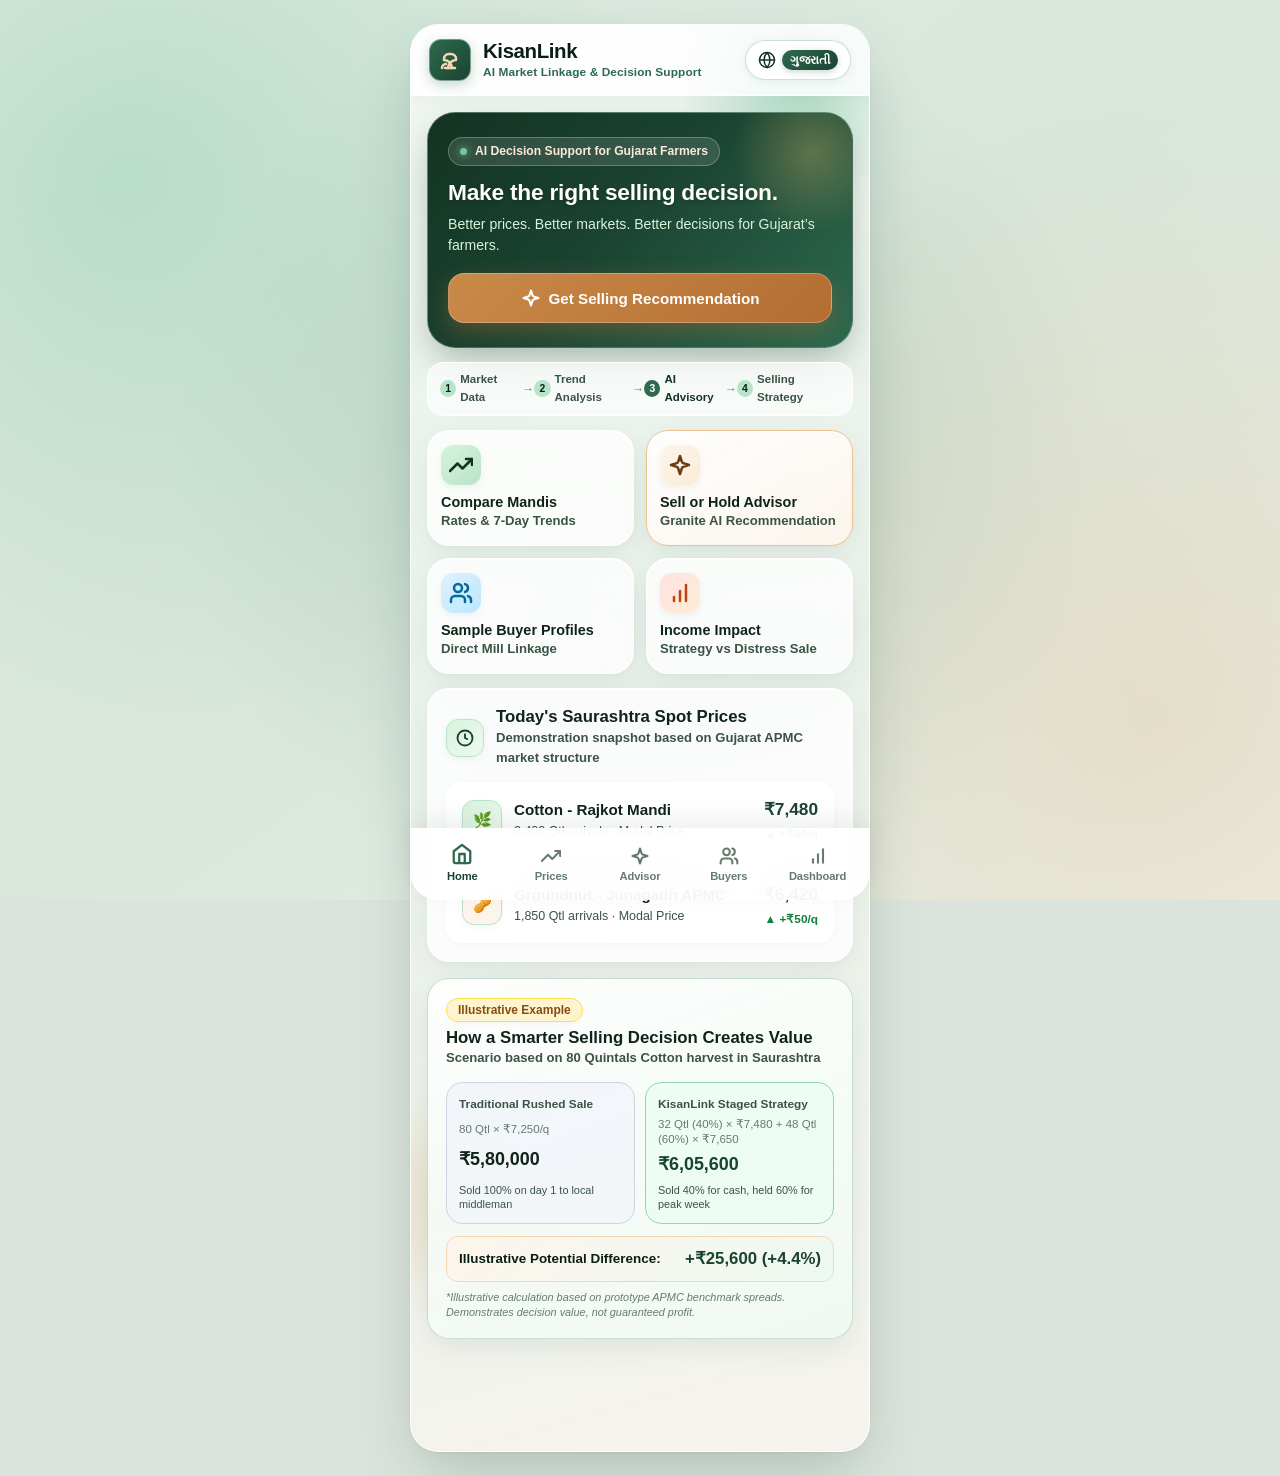
==== commit 6316cd3d: "feat: enhance KisanLink MVP for Gujarat Hackathon 2026 Challenge 13 (IBM Track) - Reframe hero aroun" ====
--- a/index.html
+++ b/index.html
@@ -3,9 +3,9 @@
 <head>
   <meta charset="UTF-8">
   <meta name="viewport" content="width=device-width, initial-scale=1.0, maximum-scale=1.0, user-scalable=no">
-  <title>KisanLink — Cotton & Groundnut Market Linkage Platform</title>
-  <meta name="description" content="KisanLink is an Agentic AI agricultural intelligence platform for Gujarat cotton and groundnut farmers for real-time mandi prices, sell/hold advisory, and verified direct buyers.">
-  <meta name="keywords" content="KisanLink, Gujarat farmers, mandi prices, cotton price Gujarat, groundnut APMC, Saurashtra APMC, Rajkot yard, Junagadh APMC, Agmarknet">
+  <title>KisanLink — AI-Powered Selling Decision & Market Linkage Platform</title>
+  <meta name="description" content="KisanLink is an AI-assisted agricultural market intelligence and selling decision MVP for Gujarat cotton and groundnut farmers. Compare mandis, get IBM Granite-powered Sell/Hold strategies, and connect with sample buyers.">
+  <meta name="keywords" content="KisanLink, Gujarat farmers, mandi prices, cotton selling decision, groundnut APMC, Saurashtra APMC, Rajkot yard, Gondal yard, Junagadh APMC, IBM Granite AI">
   <meta name="author" content="KisanLink Team - Gujarat Hackathon 2026">
   <meta name="theme-color" content="#1b4332">
 
@@ -16,14 +16,14 @@
 
   <!-- Open Graph / Social Sharing -->
   <meta property="og:type" content="website">
-  <meta property="og:title" content="KisanLink — Direct Mandi Intelligence & Buyer Linkage">
-  <meta property="og:description" content="Eliminating middleman exploitation for Gujarat's cotton and groundnut farmers with real-time APMC prices and AI advisory.">
+  <meta property="og:title" content="KisanLink — Make the Right Selling Decision">
+  <meta property="og:description" content="Better prices. Better markets. Better decisions for Gujarat's cotton and groundnut farmers.">
   <meta property="og:site_name" content="KisanLink">
   
   <!-- Twitter Cards -->
   <meta name="twitter:card" content="summary">
-  <meta name="twitter:title" content="KisanLink — Cotton & Groundnut Market Linkage Platform">
-  <meta name="twitter:description" content="Empowering Gujarat farmers with real-time market prices, AI sell-or-hold advisory, and verified buyers.">
+  <meta name="twitter:title" content="KisanLink — Farmer Selling Decision Platform">
+  <meta name="twitter:description" content="Empowering Gujarat farmers with price trends, AI sell-or-hold advisory strategies, and market comparison.">
 
   <!-- Favicon (Inline High-Res SVG) -->
   <link rel="icon" type="image/svg+xml" href="data:image/svg+xml,%3Csvg xmlns='http://www.w3.org/2000/svg' viewBox='0 0 24 24' fill='none' stroke='%232d6a4f' stroke-width='2' stroke-linecap='round' stroke-linejoin='round'%3E%3Cpath d='M7 20h10'/%3E%3Cpath d='M10 20c0-4.4 3.6-8 8-8v-1a5 5 0 0 0-5-5h-2a5 5 0 0 0-5 5v1c4.4 0 8 3.6 8 8'/%3E%3Cpath d='M4 20c0-2.2 1.8-4 4-4'/%3E%3C/svg%3E">
@@ -48,7 +48,7 @@
         </div>
         <div>
           <h1 class="brand-title" id="app-title">KisanLink</h1>
-          <p class="brand-sub" id="app-tagline">Gujarat Market Linkage Platform</p>
+          <p class="brand-sub" id="app-tagline">AI Market Linkage & Decision Support</p>
         </div>
       </div>
 
@@ -73,14 +73,44 @@
       <!-- SCREEN 1: HOME SCREEN -->
       <!-- ================================================================= -->
       <section class="kl-screen active" id="screen-home" role="tabpanel" aria-labelledby="nav-tab-home">
-        <!-- Hero Card -->
+        <!-- Hero Card (Focused on Farmer Selling Decision) -->
         <div class="home-hero-card">
-          <div class="home-hero-badge">
-            <svg width="14" height="14" viewBox="0 0 24 24" fill="none" stroke="currentColor" stroke-width="2.5" aria-hidden="true"><polygon points="13 2 3 14 12 14 11 22 21 10 12 10 13 2"/></svg>
-            <span id="hero-badge">IBM Bob & Granite AI</span>
-          </div>
-          <h2 class="home-hero-title" id="hero-title">Empowering Gujarat Farmers</h2>
-          <p class="home-hero-sub" id="hero-sub">Direct mandi price intelligence, AI advisory, and verified buyers without middleman cuts.</p>
+          <div class="home-hero-pill-tag">
+            <span class="pulse-dot" aria-hidden="true"></span>
+            <span id="hero-pill-text">AI Decision Support for Gujarat Farmers</span>
+          </div>
+          <h2 class="home-hero-title" id="hero-title">Make the right selling decision.</h2>
+          <p class="home-hero-sub" id="hero-sub">Better prices. Better markets. Better decisions for Gujarat’s farmers.</p>
+          
+          <button class="kl-btn kl-btn--wheat hero-cta-btn" id="hero-advisor-cta" type="button">
+            <svg width="20" height="20" viewBox="0 0 24 24" fill="none" stroke="currentColor" stroke-width="2.5" stroke-linecap="round" stroke-linejoin="round" aria-hidden="true">
+              <path d="m12 3-1.9 5.8a2 2 0 0 1-1.3 1.3L3 12l5.8 1.9a2 2 0 0 1 1.3 1.3L12 21l1.9-5.8a2 2 0 0 1 1.3-1.3L21 12l-5.8-1.9a2 2 0 0 1-1.3-1.3Z"/>
+            </svg>
+            <span id="hero-cta-btn-text">Get Selling Recommendation</span>
+          </button>
+        </div>
+
+        <!-- 4-Step Decision Flow Bar -->
+        <div class="decision-flow-bar" role="region" aria-label="KisanLink Decision Journey">
+          <div class="flow-step">
+            <span class="flow-step-num">1</span>
+            <span class="flow-step-text" id="flow-step-1">Market Data</span>
+          </div>
+          <span class="flow-arrow" aria-hidden="true">→</span>
+          <div class="flow-step">
+            <span class="flow-step-num">2</span>
+            <span class="flow-step-text" id="flow-step-2">Trend Analysis</span>
+          </div>
+          <span class="flow-arrow" aria-hidden="true">→</span>
+          <div class="flow-step flow-step--active">
+            <span class="flow-step-num">3</span>
+            <span class="flow-step-text" id="flow-step-3">AI Advisory</span>
+          </div>
+          <span class="flow-arrow" aria-hidden="true">→</span>
+          <div class="flow-step">
+            <span class="flow-step-num">4</span>
+            <span class="flow-step-text" id="flow-step-4">Selling Strategy</span>
+          </div>
         </div>
 
         <!-- 4 Quick Nav Action Buttons Grid -->
@@ -91,8 +121,8 @@
               <svg width="24" height="24" viewBox="0 0 24 24" fill="none" stroke="currentColor" stroke-width="2.5" stroke-linecap="round" stroke-linejoin="round"><polyline points="23 6 13.5 15.5 8.5 10.5 1 18"/><polyline points="17 6 23 6 23 12"/></svg>
             </div>
             <div>
-              <div class="home-action-text" id="action-prices-title">Check Today's Price</div>
-              <div class="kl-card-subtitle" id="action-prices-sub">Live Mandi & 7-Day Trend</div>
+              <div class="home-action-text" id="action-prices-title">Compare Mandis</div>
+              <div class="kl-card-subtitle" id="action-prices-sub">Rates & 7-Day Trends</div>
             </div>
           </div>
 
@@ -102,7 +132,7 @@
               <svg width="24" height="24" viewBox="0 0 24 24" fill="none" stroke="currentColor" stroke-width="2.5" stroke-linecap="round" stroke-linejoin="round"><path d="m12 3-1.9 5.8a2 2 0 0 1-1.3 1.3L3 12l5.8 1.9a2 2 0 0 1 1.3 1.3L12 21l1.9-5.8a2 2 0 0 1 1.3-1.3L21 12l-5.8-1.9a2 2 0 0 1-1.3-1.3Z"/></svg>
             </div>
             <div>
-              <div class="home-action-text" id="action-advisor-title">Sell or Hold Advisory</div>
+              <div class="home-action-text" id="action-advisor-title">Sell or Hold Advisor</div>
               <div class="kl-card-subtitle" id="action-advisor-sub">Granite AI Recommendation</div>
             </div>
           </div>
@@ -113,8 +143,8 @@
               <svg width="24" height="24" viewBox="0 0 24 24" fill="none" stroke="currentColor" stroke-width="2.5" stroke-linecap="round" stroke-linejoin="round"><path d="M16 21v-2a4 4 0 0 0-4-4H6a4 4 0 0 0-4 4v2"/><circle cx="9" cy="7" r="4"/><path d="M22 21v-2a4 4 0 0 0-3-3.87"/><path d="M16 3.13a4 4 0 0 1 0 7.75"/></svg>
             </div>
             <div>
-              <div class="home-action-text" id="action-buyers-title">Direct Verified Buyers</div>
-              <div class="kl-card-subtitle" id="action-buyers-sub">5 Pre-Approved Mills</div>
+              <div class="home-action-text" id="action-buyers-title">Sample Buyer Profiles</div>
+              <div class="kl-card-subtitle" id="action-buyers-sub">Direct Mill Linkage</div>
             </div>
           </div>
 
@@ -124,13 +154,13 @@
               <svg width="24" height="24" viewBox="0 0 24 24" fill="none" stroke="currentColor" stroke-width="2.5" stroke-linecap="round" stroke-linejoin="round"><line x1="12" y1="20" x2="12" y2="10"/><line x1="18" y1="20" x2="18" y2="4"/><line x1="6" y1="20" x2="6" y2="16"/></svg>
             </div>
             <div>
-              <div class="home-action-text" id="action-dash-title">Income Dashboard</div>
-              <div class="kl-card-subtitle" id="action-dash-sub">Middleman vs KisanLink</div>
-            </div>
-          </div>
-        </div>
-
-        <!-- Live Spot Price Snapshot (Reusing Card & List Component) -->
+              <div class="home-action-text" id="action-dash-title">Income Impact</div>
+              <div class="kl-card-subtitle" id="action-dash-sub">Strategy vs Distress Sale</div>
+            </div>
+          </div>
+        </div>
+
+        <!-- Live Spot Price Snapshot -->
         <div class="kl-card">
           <div class="kl-card-header">
             <div class="kl-card-title-group">
@@ -139,7 +169,7 @@
               </div>
               <div>
                 <h3 class="kl-card-title" id="snapshot-title">Today's Saurashtra Spot Prices</h3>
-                <p class="kl-card-subtitle" id="snapshot-sub">Updated 10 mins ago from APMC</p>
+                <p class="kl-card-subtitle" id="snapshot-sub">Demonstration snapshot based on Gujarat APMC market structure</p>
               </div>
             </div>
           </div>
@@ -149,13 +179,48 @@
             </ul>
           </div>
         </div>
+
+        <!-- Compact Illustrative Impact Scenario Card (Change 7) -->
+        <div class="kl-card kl-card--highlight impact-story-card">
+          <div class="kl-card-header">
+            <div>
+              <span class="kl-card-badge kl-badge--wheat" id="lbl-impact-badge">Illustrative Example</span>
+              <h3 class="kl-card-title" style="margin-top: 6px;" id="lbl-impact-title">How a Smarter Selling Decision Creates Value</h3>
+              <p class="kl-card-subtitle" id="lbl-impact-sub">Scenario based on 80 Quintals Cotton harvest in Saurashtra</p>
+            </div>
+          </div>
+          <div class="kl-card-body">
+            <div class="impact-comparison-grid">
+              <!-- Traditional Column -->
+              <div class="impact-box impact-box--traditional">
+                <div class="impact-box-label" id="lbl-impact-trad-label">Traditional Rushed Sale</div>
+                <div class="impact-box-math">80 Qtl × ₹7,250/q</div>
+                <div class="impact-box-val">₹5,80,000</div>
+                <div class="impact-box-note" id="lbl-impact-trad-note">Sold 100% on day 1 to local middleman</div>
+              </div>
+              <!-- KisanLink Column -->
+              <div class="impact-box impact-box--kisanlink">
+                <div class="impact-box-label" id="lbl-impact-kl-label">KisanLink Staged Strategy</div>
+                <div class="impact-box-math">32 Qtl (40%) × ₹7,480 + 48 Qtl (60%) × ₹7,650</div>
+                <div class="impact-box-val impact-box-val--green">₹6,05,600</div>
+                <div class="impact-box-note" id="lbl-impact-kl-note">Sold 40% for cash, held 60% for peak week</div>
+              </div>
+            </div>
+            
+            <div class="impact-diff-banner">
+              <span id="lbl-impact-diff-text">Illustrative Potential Difference:</span>
+              <strong class="impact-diff-number">+₹25,600 (+4.4%)</strong>
+            </div>
+            <p class="impact-disclaimer-text" id="lbl-impact-disclaimer">*Illustrative calculation based on prototype APMC benchmark spreads. Demonstrates decision value, not guaranteed profit.</p>
+          </div>
+        </div>
       </section>
 
       <!-- ================================================================= -->
       <!-- SCREEN 2: PRICES SCREEN -->
       <!-- ================================================================= -->
       <section class="kl-screen" id="screen-prices" role="tabpanel" aria-labelledby="nav-tab-prices">
-        <!-- Filter Card (Reusing Card Component) -->
+        <!-- Filter Card -->
         <div class="kl-card">
           <div class="kl-form-row">
             <div class="kl-form-group" style="margin-bottom: 0;">
@@ -169,7 +234,7 @@
           </div>
         </div>
 
-        <!-- Current Price Highlight & 7-Day Trend (Reusing Card Component) -->
+        <!-- Current Price Highlight & 7-Day Trend -->
         <div class="kl-card kl-card--highlight">
           <div class="kl-card-header">
             <div>
@@ -185,7 +250,7 @@
           <div class="kl-card-body">
             <div style="display: flex; justify-content: space-between; align-items: center; margin-bottom: 4px;">
               <span class="kl-card-title" style="font-size: 0.95rem;" id="lbl-price-trend-title">7-Day Price Trend</span>
-              <span style="font-size: 0.75rem; color: var(--green-700); font-weight: 700;">Daily APMC Closing</span>
+              <span style="font-size: 0.75rem; color: var(--green-700); font-weight: 700;" id="lbl-chart-sub">Daily APMC Closing</span>
             </div>
             
             <!-- Responsive SVG 7-Day Line Chart -->
@@ -195,7 +260,7 @@
           </div>
         </div>
 
-        <!-- Top 3 Mandis (Reusing Card & List Component) -->
+        <!-- Top 3 Nearby Mandis with Best Option Highlight -->
         <div class="kl-card">
           <div class="kl-card-header">
             <div class="kl-card-title-group">
@@ -204,12 +269,18 @@
               </div>
               <div>
                 <h3 class="kl-card-title" id="lbl-top-mandis-title">Top 3 Nearby Mandis</h3>
-                <p class="kl-card-subtitle" id="lbl-top-mandis-sub">Sorted by today's highest realized price</p>
-              </div>
-            </div>
-          </div>
-
-          <div class="kl-card-body">
+                <p class="kl-card-subtitle" id="lbl-top-mandis-sub">Compare nearby yards for better realization</p>
+              </div>
+            </div>
+          </div>
+
+          <div class="kl-card-body">
+            <!-- Best Nearby Mandi Callout Box -->
+            <div class="best-nearby-callout" id="best-nearby-mandi-callout">
+              <div class="best-nearby-badge" id="lbl-best-nearby-tag">⭐ Best Nearby Option</div>
+              <div class="best-nearby-text" id="best-nearby-mandi-text">Gondal Market Yard offers +₹30/q over local rate</div>
+            </div>
+
             <ul class="kl-list" id="top-mandis-list" aria-label="Top 3 mandis sorted by price">
               <!-- Dynamically populated safely via app.js -->
             </ul>
@@ -218,17 +289,17 @@
           <div class="kl-card-footer">
             <button class="kl-btn kl-btn--wheat" id="jump-to-advisor-btn" type="button">
               <svg width="18" height="18" viewBox="0 0 24 24" fill="none" stroke="currentColor" stroke-width="2.5" aria-hidden="true"><path d="m12 3-1.9 5.8a2 2 0 0 1-1.3 1.3L3 12l5.8 1.9a2 2 0 0 1 1.3 1.3L12 21l1.9-5.8a2 2 0 0 1 1.3-1.3L21 12l-5.8-1.9a2 2 0 0 1-1.3-1.3Z"/></svg>
-              Check Sell/Hold Advisory for this crop
+              <span id="lbl-jump-advisor-btn">Get Selling Recommendation for this crop</span>
             </button>
           </div>
         </div>
       </section>
 
       <!-- ================================================================= -->
-      <!-- SCREEN 3: ADVISOR SCREEN -->
+      <!-- SCREEN 3: ADVISOR SCREEN (HERO EXPERIENCE) -->
       <!-- ================================================================= -->
       <section class="kl-screen" id="screen-advisor" role="tabpanel" aria-labelledby="nav-tab-advisor">
-        <!-- Input Form Card (Reusing Card Component) -->
+        <!-- Input Form Card -->
         <div class="kl-card">
           <div class="kl-card-header">
             <div class="kl-card-title-group">
@@ -237,7 +308,7 @@
               </div>
               <div>
                 <h3 class="kl-card-title" id="lbl-adv-title">AI Sell-or-Hold Advisor</h3>
-                <p class="kl-card-subtitle" id="lbl-adv-sub">Powered by IBM Granite LLM reasoning engine</p>
+                <p class="kl-card-subtitle" id="lbl-adv-sub">Market Advisor powered by IBM Granite</p>
               </div>
             </div>
           </div>
@@ -255,7 +326,7 @@
             </div>
 
             <div class="kl-form-group">
-              <label class="kl-label" id="lbl-adv-qty" for="advisor-qty-input">Crop Quantity (in Quintals)</label>
+              <label class="kl-label" id="lbl-adv-qty" for="advisor-qty-input">Harvest Quantity (in Quintals)</label>
               <input type="number" class="kl-input" id="advisor-qty-input" value="50" min="1" max="10000" step="1" autocomplete="off" aria-label="Crop Quantity in Quintals" aria-describedby="advisor-qty-error">
               <div class="kl-error-text" id="advisor-qty-error" role="alert" style="display: none;"></div>
             </div>
@@ -267,54 +338,113 @@
           </div>
         </div>
 
-        <!-- Advisory Recommendation Output Card (Reusing Card Component) -->
-        <div class="kl-card advisor-recommendation-card advisor-rec--sell" id="advisor-recommendation-card" role="region" aria-label="AI Recommendation Result" aria-live="polite">
-          <div class="kl-card-header">
-            <div>
-              <span class="kl-card-subtitle" id="adv-rec-title">Advisory Recommendation</span>
+        <!-- Advisory Recommendation Output Card (Hero Differentiator) -->
+        <div class="kl-card advisor-recommendation-card advisor-rec--partial" id="advisor-recommendation-card" role="region" aria-label="AI Recommendation Result" aria-live="polite">
+          
+          <!-- Recommendation Header & Decision Badge -->
+          <div class="kl-card-header">
+            <div>
+              <div class="advisor-sub-tag" id="lbl-adv-engine-tag">IBM Granite Market Advisor</div>
               <div class="advisor-action-pill" id="adv-rec-action-text">
-                <svg width="24" height="24" viewBox="0 0 24 24" fill="none" stroke="currentColor" stroke-width="2.5" aria-hidden="true"><path d="M22 11.08V12a10 10 0 1 1-5.93-9.14"/><polyline points="22 4 12 14.01 9 11.01"/></svg>
-                Sell Now
-              </div>
-            </div>
-            <span class="kl-card-badge kl-badge--green" id="adv-rec-badge">RECOMMENDED ACTION</span>
-          </div>
-
-          <div class="kl-card-body">
-            <!-- 1-Sentence Pre-written static reason string -->
-            <div class="advisor-reason-text" id="adv-rec-reason-box">
-              💡 Current mandi arrivals are tightening and mill demand is at peak weekly levels (₹7,450/q).
-            </div>
-
-            <div style="display: flex; align-items: center; justify-content: space-between; font-size: 0.78rem; color: var(--text-secondary); margin-bottom: 12px;">
-              <span><strong>Model:</strong> IBM Granite 13B</span>
-              <span class="kl-card-badge kl-badge--green" id="adv-conf-badge">Granite AI High Confidence</span>
-            </div>
-          </div>
-
-          <div class="kl-card-footer" style="flex-direction: column; gap: 8px;">
+                HOLD PARTIALLY
+              </div>
+            </div>
+            <span class="kl-card-badge kl-badge--blue" id="adv-conf-badge">Confidence: 74%</span>
+          </div>
+
+          <div class="kl-card-body">
+            <!-- Market Context Snapshot Box -->
+            <div class="advisor-condition-strip" id="adv-condition-strip">
+              <span class="condition-item" id="adv-cond-crop-dist">Cotton · Rajkot</span>
+              <span class="condition-sep">•</span>
+              <span class="condition-item" id="adv-cond-price">₹7,480 / quintal</span>
+              <span class="condition-sep">•</span>
+              <span class="condition-item trend-up" id="adv-cond-trend">7-Day Trend: +2.7%</span>
+            </div>
+
+            <!-- "Why this recommendation?" Section (Change 3) -->
+            <div class="advisor-evidence-section">
+              <div class="evidence-header-title">
+                <span id="lbl-why-title">Why this recommendation?</span>
+              </div>
+              <div class="evidence-grid" id="adv-evidence-grid">
+                <!-- Dynamically populated via app.js with 4 structured evidence points -->
+              </div>
+            </div>
+
+            <!-- Suggested Strategy Card (Change 2) -->
+            <div class="advisor-strategy-card" id="adv-strategy-container">
+              <div class="strategy-header">
+                <span class="strategy-badge" id="lbl-strat-badge">Actionable Strategy</span>
+                <h4 class="strategy-title" id="lbl-strat-title">Suggested Selling Strategy</h4>
+              </div>
+
+              <!-- Visual Split Bar -->
+              <div class="strategy-split-bar" id="adv-split-bar" role="progressbar" aria-label="Selling vs Holding Split Ratio">
+                <div class="split-fill split-fill--sell" id="adv-split-sell-bar" style="width: 40%;">Sell 40%</div>
+                <div class="split-fill split-fill--hold" id="adv-split-hold-bar" style="width: 60%;">Hold 60%</div>
+              </div>
+
+              <!-- Split Details Cards -->
+              <div class="strategy-split-details" id="adv-split-details">
+                <div class="split-col split-col--sell">
+                  <div class="split-col-pct" id="adv-split-sell-pct">Sell 40% Now</div>
+                  <div class="split-col-qty" id="adv-split-sell-qty">20 Quintals @ ₹7,480</div>
+                  <div class="split-col-desc" id="adv-split-sell-desc">Secure immediate cashflow & avoid near-term dip</div>
+                </div>
+                <div class="split-col split-col--hold">
+                  <div class="split-col-pct" id="adv-split-hold-pct">Hold 60%</div>
+                  <div class="split-col-qty" id="adv-split-hold-qty">30 Quintals for 1–2 Weeks</div>
+                  <div class="split-col-desc" id="adv-split-hold-desc">Target ₹7,650/q upside as export demand strengthens</div>
+                </div>
+              </div>
+            </div>
+
+            <!-- Best Nearby Mandi Callout inside Advisor -->
+            <div class="advisor-mandi-recommendation" id="adv-nearby-mandi-box">
+              <div class="advisor-mandi-left">
+                <span class="advisor-mandi-label" id="lbl-adv-mandi-label">Best Nearby Market:</span>
+                <strong class="advisor-mandi-name" id="adv-nearby-mandi-name">Gondal Market Yard</strong>
+              </div>
+              <div class="advisor-mandi-right">
+                <span class="advisor-mandi-price" id="adv-nearby-mandi-price">₹7,510 / quintal</span>
+                <span class="advisor-mandi-diff" id="adv-nearby-mandi-diff">(+₹30 vs local)</span>
+              </div>
+            </div>
+
+            <!-- AI Pipeline Architecture Transparency Footnote -->
+            <div class="advisor-pipeline-note" id="lbl-adv-pipeline">
+              <span>Market Data</span> → <span>IBM Granite Reasoning</span> → <span>Farmer-Friendly Strategy</span>
+            </div>
+
+          </div>
+
+          <!-- Advisor Screen CTAs -->
+          <div class="kl-card-footer" style="flex-direction: column; gap: 10px;">
             <button class="kl-btn kl-btn--primary" id="adv-find-buyers-btn" type="button">
               <svg width="18" height="18" viewBox="0 0 24 24" fill="none" stroke="currentColor" stroke-width="2.5" aria-hidden="true"><path d="M16 21v-2a4 4 0 0 0-4-4H6a4 4 0 0 0-4 4v2"/><circle cx="9" cy="7" r="4"/><path d="M22 21v-2a4 4 0 0 0-3-3.87"/><path d="M16 3.13a4 4 0 0 1 0 7.75"/></svg>
-              View Matched Direct Buyers
+              <span id="lbl-adv-buyers-btn">View Sample Matched Buyers</span>
             </button>
             <button class="kl-btn kl-btn--outline" id="adv-view-dash-btn" type="button">
               <svg width="18" height="18" viewBox="0 0 24 24" fill="none" stroke="currentColor" stroke-width="2.5" aria-hidden="true"><line x1="12" y1="20" x2="12" y2="10"/><line x1="18" y1="20" x2="18" y2="4"/><line x1="6" y1="20" x2="6" y2="16"/></svg>
-              Calculate Net Profit Gained
+              <span id="lbl-adv-dash-btn">Estimate Selling Income Impact</span>
             </button>
           </div>
         </div>
       </section>
 
       <!-- ================================================================= -->
-      <!-- SCREEN 4: BUYERS SCREEN -->
+      <!-- SCREEN 4: BUYERS SCREEN (DEMO MARKETPLACE) -->
       <!-- ================================================================= -->
       <section class="kl-screen" id="screen-buyers" role="tabpanel" aria-labelledby="nav-tab-buyers">
-        <!-- Filter Tabs Card -->
-        <div class="kl-card" style="padding: 12px 14px; margin-bottom: 12px;">
+        <!-- Filter Tabs Card with Prototype Disclaimer -->
+        <div class="kl-card" style="padding: 14px 16px; margin-bottom: 12px;">
           <div style="margin-bottom: 8px;">
-            <h3 class="kl-card-title" id="lbl-buyers-title">Verified Direct Buyers</h3>
-            <p class="kl-card-subtitle" id="lbl-buyers-sub">Direct mill procurement with zero middleman brokerage</p>
-          </div>
+            <div class="demo-tag" id="lbl-buyer-demo-tag">Prototype Demo</div>
+            <h3 class="kl-card-title" id="lbl-buyers-title">Sample Buyer Marketplace</h3>
+            <p class="kl-card-subtitle" id="lbl-buyers-sub">Demo profiles for direct mill linkage with zero middleman brokerage</p>
+          </div>
+
           <div class="buyer-filter-tabs" role="tablist" aria-label="Buyer Crop Filters">
             <button class="buyer-tab-btn active" data-filter="all" id="tab-filter-all" type="button" role="tab" aria-selected="true">All Crops</button>
             <button class="buyer-tab-btn" data-filter="cotton" id="tab-filter-cotton" type="button" role="tab" aria-selected="false">Cotton</button>
@@ -322,32 +452,32 @@
           </div>
         </div>
 
-        <!-- 5 Mock Verified Buyer Cards (Reusing Card Component) -->
-        <div id="buyers-list" role="region" aria-label="Verified Buyers List" aria-live="polite">
+        <!-- 5 Mock Buyer Cards -->
+        <div id="buyers-list" role="region" aria-label="Sample Buyers List" aria-live="polite">
           <!-- Dynamically populated safely via app.js -->
         </div>
       </section>
 
       <!-- ================================================================= -->
-      <!-- SCREEN 5: DASHBOARD SCREEN -->
+      <!-- SCREEN 5: DASHBOARD SCREEN (INCOME IMPACT ESTIMATION) -->
       <!-- ================================================================= -->
       <section class="kl-screen" id="screen-dashboard" role="tabpanel" aria-labelledby="nav-tab-dashboard">
         <!-- Hero Income Comparison Card -->
         <div class="income-hero-card">
           <div class="income-gain-callout">
             <svg width="18" height="18" viewBox="0 0 24 24" fill="none" stroke="currentColor" stroke-width="2.5" aria-hidden="true"><polyline points="23 6 13.5 15.5 8.5 10.5 1 18"/><polyline points="17 6 23 6 23 12"/></svg>
-            <span id="lbl-dash-gain-callout">Extra Income Gained</span>
-          </div>
-
-          <h2 class="kl-card-title" style="color: #ffffff; font-size: 1.25rem;" id="lbl-dash-title">Income Impact Comparison</h2>
-          <p style="font-size: 0.82rem; color: var(--green-100);" id="lbl-dash-sub">Sample harvest sale: 50 Quintals direct comparison</p>
+            <span id="lbl-dash-gain-callout">Estimated Strategy Uplift</span>
+          </div>
+
+          <h2 class="kl-card-title" style="color: #ffffff; font-size: 1.25rem;" id="lbl-dash-title">Income Impact Estimation</h2>
+          <p style="font-size: 0.82rem; color: var(--green-100);" id="lbl-dash-sub">Illustrative scenario: Staged selling & direct linkage vs. middleman distress sale</p>
 
           <!-- Visual Bar Comparison -->
           <div class="comparison-bars-container" role="region" aria-label="Income Comparison Bars">
             <!-- Middleman Bar -->
             <div class="bar-row">
               <div class="bar-header">
-                <span id="lbl-dash-middleman">Via Middleman</span>
+                <span id="lbl-dash-middleman">Via Traditional Middleman Sale</span>
                 <span style="color: #cbd5e1;" id="dash-middleman-val">₹3,27,500</span>
               </div>
               <div class="bar-track">
@@ -358,7 +488,7 @@
             <!-- KisanLink Bar -->
             <div class="bar-row">
               <div class="bar-header">
-                <span style="color: var(--wheat-300);" id="lbl-dash-kisanlink">Via KisanLink</span>
+                <span style="color: var(--wheat-300);" id="lbl-dash-kisanlink">Via KisanLink Selling Strategy</span>
                 <span style="color: var(--wheat-300); font-weight: 800;" id="dash-kisanlink-val">₹3,72,500</span>
               </div>
               <div class="bar-track">
@@ -369,18 +499,18 @@
 
           <!-- Bold Highlight Number Display -->
           <div class="hero-gain-display" aria-live="polite">
-            <div style="font-size: 0.82rem; font-weight: 700; color: #ffffff; margin-bottom: 2px;" id="lbl-dash-sample-note">Direct Farmer Uplift</div>
+            <div style="font-size: 0.82rem; font-weight: 700; color: #ffffff; margin-bottom: 2px;" id="lbl-dash-sample-note">Potential Direct Farmer Difference</div>
             <div class="hero-gain-number" id="dash-gain-number">+₹45,000</div>
-            <div style="font-size: 0.85rem; font-weight: 750; color: var(--green-200);" id="dash-gain-pct">(+13.7% extra income)</div>
-          </div>
-        </div>
-
-        <!-- Interactive Quantity Slider Card (Reusing Card Component) -->
+            <div style="font-size: 0.85rem; font-weight: 750; color: var(--green-200);" id="dash-gain-pct">(+13.7% extra realization)</div>
+          </div>
+        </div>
+
+        <!-- Interactive Quantity Slider Card -->
         <div class="kl-card">
           <div class="kl-card-header">
             <div>
-              <h3 class="kl-card-title" style="font-size: 0.95rem;" id="lbl-slider-label">Adjust Quantity to Calculate Gain</h3>
-              <p class="kl-card-subtitle">Real-time simulation for your harvest</p>
+              <h3 class="kl-card-title" style="font-size: 0.95rem;" id="lbl-slider-label">Adjust Quantity to Estimate Gain</h3>
+              <p class="kl-card-subtitle" id="lbl-slider-sub">Simulate potential outcomes for your harvest</p>
             </div>
             <span class="kl-card-badge kl-badge--green" id="dash-slider-qty-val">50 Quintals</span>
           </div>
@@ -395,14 +525,17 @@
           </div>
         </div>
 
-        <!-- Breakdown List (Reusing Card & List Component) -->
+        <!-- Financial Breakdown List -->
         <div class="kl-card">
           <div class="kl-card-header">
             <div class="kl-card-title-group">
               <div class="kl-card-icon" aria-hidden="true">
                 <svg width="18" height="18" viewBox="0 0 24 24" fill="none" stroke="currentColor" stroke-width="2.5"><line x1="12" y1="1" x2="12" y2="23"/><path d="M17 5H9.5a3.5 3.5 0 0 0 0 7h5a3.5 3.5 0 0 1 0 7H6"/></svg>
               </div>
-              <h3 class="kl-card-title" id="lbl-dash-breakdown-title">Financial Advantage Breakdown</h3>
+              <div>
+                <h3 class="kl-card-title" id="lbl-dash-breakdown-title">Estimated Advantage Breakdown</h3>
+                <p class="kl-card-subtitle" id="lbl-dash-breakdown-sub">Component-wise financial difference</p>
+              </div>
             </div>
           </div>
 
@@ -412,8 +545,8 @@
                 <div class="kl-list-item-left">
                   <div class="kl-list-item-avatar" aria-hidden="true">💰</div>
                   <div class="kl-list-item-text">
-                    <span class="kl-list-item-title" id="lbl-dash-saved-comm">Middleman Commission Saved (4%)</span>
-                    <span class="kl-list-item-sub">Zero brokerage charged</span>
+                    <span class="kl-list-item-title" id="lbl-dash-saved-comm">Middleman Brokerage Saved (4%)</span>
+                    <span class="kl-list-item-sub" id="lbl-dash-saved-comm-sub">Zero commission cut</span>
                   </div>
                 </div>
                 <div class="kl-list-item-right">
@@ -425,8 +558,8 @@
                 <div class="kl-list-item-left">
                   <div class="kl-list-item-avatar" style="background: var(--wheat-100); color: var(--wheat-800);" aria-hidden="true">⚖️</div>
                   <div class="kl-list-item-text">
-                    <span class="kl-list-item-title" id="lbl-dash-weigh-gain">Fair Digital Weighing Protection</span>
-                    <span class="kl-list-item-sub">No 2kg/bag unrecorded cuts</span>
+                    <span class="kl-list-item-title" id="lbl-dash-weigh-gain">Digital Weighing Protection</span>
+                    <span class="kl-list-item-sub" id="lbl-dash-weigh-gain-sub">Standard fair weighment without cuts</span>
                   </div>
                 </div>
                 <div class="kl-list-item-right">
@@ -436,14 +569,14 @@
 
               <li class="kl-list-item">
                 <div class="kl-list-item-left">
-                  <div class="kl-list-item-avatar" aria-hidden="true">🏭</div>
+                  <div class="kl-list-item-avatar" aria-hidden="true">📈</div>
                   <div class="kl-list-item-text">
-                    <span class="kl-list-item-title" id="lbl-dash-mill-prem">Direct Mill Premium</span>
-                    <span class="kl-list-item-sub">Higher purchase price (+₹750/q)</span>
+                    <span class="kl-list-item-title" id="lbl-dash-mill-prem">Strategic Timing & Direct Price Gain</span>
+                    <span class="kl-list-item-sub" id="lbl-dash-mill-prem-sub">Selling decision realization difference</span>
                   </div>
                 </div>
                 <div class="kl-list-item-right">
-                  <span class="kl-list-item-price" id="dash-direct-diff-val" style="color: var(--green-800);">+₹37,500</span>
+                  <span class="kl-list-item-price" id="dash-direct-diff-val" style="color: var(--green-800);">+₹34,000</span>
                 </div>
               </li>
 
@@ -451,8 +584,8 @@
                 <div class="kl-list-item-left">
                   <div class="kl-list-item-avatar" style="background: var(--green-700); color: #ffffff;" aria-hidden="true">✨</div>
                   <div class="kl-list-item-text">
-                    <span class="kl-list-item-title" id="lbl-dash-total-benefit" style="font-weight: 800; color: var(--green-950);">Total Extra Earnings in Hand</span>
-                    <span class="kl-list-item-sub" style="color: var(--green-700); font-weight: 700;">Direct to Farmer's Account</span>
+                    <span class="kl-list-item-title" id="lbl-dash-total-benefit" style="font-weight: 800; color: var(--green-950);">Total Estimated Extra Realization</span>
+                    <span class="kl-list-item-sub" id="lbl-dash-total-sub" style="color: var(--green-700); font-weight: 700;">Direct to Farmer</span>
                   </div>
                 </div>
                 <div class="kl-list-item-right">
@@ -460,6 +593,10 @@
                 </div>
               </li>
             </ul>
+
+            <div class="dash-disclaimer-note" id="lbl-dash-disclaimer">
+              *Prototype calculations based on mock Saurashtra market spreads. Realization depends on actual crop grade, moisture, and APMC daily auction rates.
+            </div>
           </div>
         </div>
       </section>
@@ -495,7 +632,7 @@
       </button>
 
       <!-- 4. Buyers -->
-      <button class="nav-tab-btn" id="nav-tab-buyers" data-screen="buyers" type="button" role="tab" aria-selected="false" aria-controls="screen-buyers" aria-label="Verified Buyers Screen">
+      <button class="nav-tab-btn" id="nav-tab-buyers" data-screen="buyers" type="button" role="tab" aria-selected="false" aria-controls="screen-buyers" aria-label="Sample Buyers Screen">
         <div class="nav-tab-icon" aria-hidden="true">
           <svg width="20" height="20" viewBox="0 0 24 24" fill="none" stroke="currentColor" stroke-width="2.5" stroke-linecap="round" stroke-linejoin="round"><path d="M16 21v-2a4 4 0 0 0-4-4H6a4 4 0 0 0-4 4v2"/><circle cx="9" cy="7" r="4"/><path d="M22 21v-2a4 4 0 0 0-3-3.87"/><path d="M16 3.13a4 4 0 0 1 0 7.75"/></svg>
         </div>
@@ -503,7 +640,7 @@
       </button>
 
       <!-- 5. Dashboard -->
-      <button class="nav-tab-btn" id="nav-tab-dashboard" data-screen="dashboard" type="button" role="tab" aria-selected="false" aria-controls="screen-dashboard" aria-label="Income Impact Dashboard Screen">
+      <button class="nav-tab-btn" id="nav-tab-dashboard" data-screen="dashboard" type="button" role="tab" aria-selected="false" aria-controls="screen-dashboard" aria-label="Income Impact Estimation Screen">
         <div class="nav-tab-icon" aria-hidden="true">
           <svg width="20" height="20" viewBox="0 0 24 24" fill="none" stroke="currentColor" stroke-width="2.5" stroke-linecap="round" stroke-linejoin="round"><line x1="12" y1="20" x2="12" y2="10"/><line x1="18" y1="20" x2="18" y2="4"/><line x1="6" y1="20" x2="6" y2="16"/></svg>
         </div>
--- a/styles.css
+++ b/styles.css
@@ -691,11 +691,11 @@
    SCREEN 1: HOME SCREEN SPECIAL GLASS DESIGN
    ========================================================================== */
 .home-hero-card {
-  background: linear-gradient(135deg, #1b4332 0%, #2d6a4f 55%, #40916c 100%);
+  background: linear-gradient(135deg, #133322 0%, #1b4332 45%, #2d6a4f 100%);
   color: #ffffff;
   border-radius: var(--radius-xl);
-  padding: 22px 20px;
-  margin-bottom: 16px;
+  padding: 24px 20px;
+  margin-bottom: 14px;
   position: relative;
   overflow: hidden;
   border: 1.5px solid rgba(255, 255, 255, 0.25);
@@ -707,50 +707,126 @@
   position: absolute;
   top: -40px;
   right: -40px;
-  width: 150px;
-  height: 150px;
-  background: radial-gradient(circle, rgba(233, 196, 106, 0.35) 0%, transparent 70%);
+  width: 160px;
+  height: 160px;
+  background: radial-gradient(circle, rgba(233, 196, 106, 0.3) 0%, transparent 70%);
   border-radius: 50%;
   pointer-events: none;
 }
 
-.home-hero-badge {
+.home-hero-pill-tag {
   display: inline-flex;
   align-items: center;
-  gap: 6px;
-  background: rgba(255, 255, 255, 0.18);
+  gap: 8px;
+  background: rgba(255, 255, 255, 0.12);
   backdrop-filter: blur(8px);
   -webkit-backdrop-filter: blur(8px);
-  border: 1px solid rgba(255, 255, 255, 0.35);
+  border: 1px solid rgba(255, 255, 255, 0.25);
   color: var(--wheat-200);
-  font-size: 0.75rem;
+  font-size: 0.76rem;
   font-weight: 750;
-  padding: 4px 10px;
+  padding: 4px 11px;
   border-radius: var(--radius-full);
-  margin-bottom: 10px;
+  margin-bottom: 12px;
+}
+
+.pulse-dot {
+  width: 7px;
+  height: 7px;
+  border-radius: 50%;
+  background-color: var(--green-400);
+  box-shadow: 0 0 8px var(--green-400);
+  display: inline-block;
+  animation: pulseGlow 2s infinite ease-in-out;
+}
+
+@keyframes pulseGlow {
+  0%, 100% { transform: scale(1); opacity: 1; }
+  50% { transform: scale(1.35); opacity: 0.6; }
 }
 
 .home-hero-title {
-  font-size: 1.35rem;
+  font-size: 1.42rem;
   font-weight: 850;
   line-height: 1.25;
-  margin-bottom: 6px;
+  margin-bottom: 8px;
   color: #ffffff;
-  text-shadow: 0 2px 4px rgba(0, 0, 0, 0.15);
+  text-shadow: 0 2px 4px rgba(0, 0, 0, 0.2);
+  letter-spacing: -0.01em;
 }
 
 .home-hero-sub {
-  font-size: 0.86rem;
+  font-size: 0.88rem;
   color: var(--green-100);
   line-height: 1.45;
+  margin-bottom: 16px;
+}
+
+.hero-cta-btn {
+  margin-top: 2px;
+  font-size: 0.95rem;
+  font-weight: 800;
+  box-shadow: 0 8px 22px rgba(179, 110, 50, 0.38);
+}
+
+/* 4-Step Decision Flow Bar */
+.decision-flow-bar {
+  display: flex;
+  align-items: center;
+  justify-content: space-between;
+  background: rgba(255, 255, 255, 0.65);
+  backdrop-filter: blur(10px);
+  -webkit-backdrop-filter: blur(10px);
+  border: 1px solid var(--glass-border);
+  border-radius: var(--radius-md);
+  padding: 8px 12px;
+  margin-bottom: 14px;
+  font-size: 0.72rem;
+  font-weight: 750;
+  color: var(--text-secondary);
+}
+
+.flow-step {
+  display: flex;
+  align-items: center;
+  gap: 4px;
+}
+
+.flow-step-num {
+  width: 17px;
+  height: 17px;
+  border-radius: 50%;
+  background: var(--green-200);
+  color: var(--green-950);
+  display: inline-flex;
+  align-items: center;
+  justify-content: center;
+  font-size: 0.65rem;
+  font-weight: 850;
+}
+
+.flow-step--active .flow-step-num {
+  background: var(--green-700);
+  color: #ffffff;
+}
+
+.flow-step--active .flow-step-text {
+  color: var(--green-900);
+  font-weight: 850;
+}
+
+.flow-arrow {
+  color: var(--text-muted);
+  font-weight: 800;
+  font-size: 0.75rem;
 }
 
 /* 4 Action Cards Grid */
 .home-nav-grid {
   display: grid;
   grid-template-columns: 1fr 1fr;
-  gap: 14px;
-  margin-bottom: 16px;
+  gap: 12px;
+  margin-bottom: 14px;
 }
 
 .home-action-card {
@@ -759,14 +835,14 @@
   -webkit-backdrop-filter: var(--glass-blur);
   border-radius: var(--radius-lg);
   border: 1.5px solid var(--glass-border);
-  padding: 16px 14px;
+  padding: 14px 13px;
   display: flex;
   flex-direction: column;
   align-items: flex-start;
-  gap: 10px;
+  gap: 8px;
   cursor: pointer;
   transition: all 0.25s var(--ease-smooth);
-  min-height: 124px;
+  min-height: 116px;
   justify-content: space-between;
   box-shadow: var(--shadow-glass);
 }
@@ -774,27 +850,27 @@
 .home-action-card:hover {
   background: rgba(255, 255, 255, 0.95);
   border-color: var(--green-400);
-  transform: translateY(-3px);
+  transform: translateY(-2px);
   box-shadow: var(--shadow-glass-hover);
 }
 
 .home-action-card:active {
-  transform: scale(0.96);
+  transform: scale(0.97);
 }
 
 .home-action-card--highlight {
   border-color: var(--wheat-400);
-  background: linear-gradient(150deg, rgba(255, 255, 255, 0.9) 0%, rgba(253, 245, 236, 0.85) 100%);
+  background: linear-gradient(150deg, rgba(255, 255, 255, 0.92) 0%, rgba(253, 245, 236, 0.9) 100%);
 }
 
 .home-action-icon {
-  width: 44px;
-  height: 44px;
+  width: 40px;
+  height: 40px;
   border-radius: var(--radius-sm);
   display: flex;
   align-items: center;
   justify-content: center;
-  box-shadow: 0 4px 10px rgba(0, 0, 0, 0.05);
+  box-shadow: 0 3px 8px rgba(0, 0, 0, 0.05);
 }
 
 .icon-green {
@@ -818,10 +894,100 @@
 }
 
 .home-action-text {
-  font-size: 0.92rem;
+  font-size: 0.90rem;
   font-weight: 800;
   color: var(--text-main);
   line-height: 1.25;
+}
+
+/* Compact Illustrative Impact Scenario Card (Change 7) */
+.impact-story-card {
+  margin-top: 14px;
+}
+
+.impact-comparison-grid {
+  display: grid;
+  grid-template-columns: 1fr 1fr;
+  gap: 10px;
+  margin: 12px 0;
+}
+
+.impact-box {
+  padding: 12px;
+  border-radius: var(--radius-md);
+  background: rgba(255, 255, 255, 0.7);
+  border: 1px solid rgba(0, 0, 0, 0.06);
+  display: flex;
+  flex-direction: column;
+  justify-content: space-between;
+}
+
+.impact-box--traditional {
+  background: rgba(241, 245, 249, 0.85);
+  border-color: #cbd5e1;
+}
+
+.impact-box--kisanlink {
+  background: rgba(236, 253, 245, 0.9);
+  border-color: var(--green-300);
+}
+
+.impact-box-label {
+  font-size: 0.74rem;
+  font-weight: 750;
+  color: var(--text-secondary);
+  margin-bottom: 4px;
+}
+
+.impact-box-math {
+  font-size: 0.72rem;
+  color: var(--text-muted);
+  line-height: 1.3;
+  margin-bottom: 4px;
+}
+
+.impact-box-val {
+  font-size: 1.12rem;
+  font-weight: 850;
+  color: var(--text-main);
+  margin-bottom: 4px;
+}
+
+.impact-box-val--green {
+  color: var(--green-800);
+}
+
+.impact-box-note {
+  font-size: 0.68rem;
+  color: var(--text-secondary);
+  line-height: 1.3;
+}
+
+.impact-diff-banner {
+  background: linear-gradient(135deg, var(--wheat-100) 0%, var(--green-50) 100%);
+  border: 1.5px solid var(--wheat-300);
+  border-radius: var(--radius-sm);
+  padding: 9px 12px;
+  display: flex;
+  align-items: center;
+  justify-content: space-between;
+  font-size: 0.84rem;
+  font-weight: 750;
+  color: var(--green-950);
+}
+
+.impact-diff-number {
+  font-size: 1.05rem;
+  font-weight: 900;
+  color: var(--green-800);
+}
+
+.impact-disclaimer-text {
+  font-size: 0.68rem;
+  color: var(--text-muted);
+  margin-top: 8px;
+  line-height: 1.35;
+  font-style: italic;
 }
 
 /* ==========================================================================
@@ -845,6 +1011,32 @@
   font-size: 0.85rem;
   font-weight: 600;
   color: var(--text-secondary);
+}
+
+/* Best Nearby Mandi Highlight Box */
+.best-nearby-callout {
+  background: linear-gradient(135deg, var(--wheat-50) 0%, var(--green-50) 100%);
+  border: 1.5px solid var(--wheat-400);
+  border-radius: var(--radius-sm);
+  padding: 10px 12px;
+  margin-bottom: 12px;
+  display: flex;
+  flex-direction: column;
+  gap: 3px;
+}
+
+.best-nearby-badge {
+  font-size: 0.72rem;
+  font-weight: 800;
+  color: var(--wheat-800);
+  text-transform: uppercase;
+  letter-spacing: 0.02em;
+}
+
+.best-nearby-text {
+  font-size: 0.88rem;
+  font-weight: 750;
+  color: var(--green-950);
 }
 
 /* SVG Chart */
@@ -917,15 +1109,24 @@
 }
 
 /* ==========================================================================
-   SCREEN 3: ADVISOR SCREEN (RECOMMENDATION ENGINE)
+   SCREEN 3: ADVISOR SCREEN (HERO EXPERIENCE)
    ========================================================================== */
 .advisor-recommendation-card {
   border-radius: var(--radius-xl);
   padding: 20px;
-  margin-top: 16px;
+  margin-top: 14px;
   border-width: 2px;
   border-style: solid;
   animation: fadeIn 0.35s var(--ease-smooth);
+}
+
+.advisor-sub-tag {
+  font-size: 0.72rem;
+  font-weight: 800;
+  text-transform: uppercase;
+  letter-spacing: 0.04em;
+  color: var(--text-secondary);
+  margin-bottom: 2px;
 }
 
 .advisor-rec--sell {
@@ -949,10 +1150,11 @@
 .advisor-action-pill {
   font-size: 1.45rem;
   font-weight: 900;
-  margin: 8px 0 12px 0;
-  display: flex;
-  align-items: center;
-  gap: 10px;
+  margin: 4px 0 6px 0;
+  display: flex;
+  align-items: center;
+  gap: 8px;
+  letter-spacing: -0.01em;
 }
 
 .advisor-rec--sell .advisor-action-pill {
@@ -967,17 +1169,263 @@
   color: var(--status-partial-text);
 }
 
-.advisor-reason-text {
-  font-size: 0.95rem;
-  font-weight: 650;
-  line-height: 1.5;
+/* Condition Strip */
+.advisor-condition-strip {
+  display: flex;
+  align-items: center;
+  gap: 8px;
+  font-size: 0.78rem;
+  font-weight: 750;
+  color: var(--text-secondary);
+  padding: 8px 12px;
+  background: rgba(255, 255, 255, 0.65);
+  border-radius: var(--radius-sm);
+  margin-bottom: 14px;
+  border: 1px solid rgba(255, 255, 255, 0.9);
+  flex-wrap: wrap;
+}
+
+.condition-sep {
+  color: var(--text-muted);
+}
+
+/* "Why this recommendation?" Evidence Grid (Change 3) */
+.advisor-evidence-section {
+  margin-bottom: 14px;
+}
+
+.evidence-header-title {
+  font-size: 0.88rem;
+  font-weight: 800;
   color: var(--text-main);
-  background: rgba(255, 255, 255, 0.9);
+  margin-bottom: 8px;
+  display: flex;
+  align-items: center;
+  gap: 6px;
+}
+
+.evidence-grid {
+  display: flex;
+  flex-direction: column;
+  gap: 8px;
+}
+
+.evidence-card {
+  display: flex;
+  align-items: flex-start;
+  gap: 10px;
+  padding: 10px 12px;
+  background: rgba(255, 255, 255, 0.88);
+  border-radius: var(--radius-sm);
+  border: 1px solid rgba(255, 255, 255, 1);
+  box-shadow: 0 1px 4px rgba(0, 0, 0, 0.03);
+}
+
+.evidence-card-icon {
+  font-size: 1.1rem;
+  line-height: 1.2;
+  flex-shrink: 0;
+}
+
+.evidence-card-content {
+  display: flex;
+  flex-direction: column;
+  gap: 2px;
+}
+
+.evidence-card-title {
+  font-size: 0.78rem;
+  font-weight: 800;
+  color: var(--text-main);
+}
+
+.evidence-card-desc {
+  font-size: 0.78rem;
+  color: var(--text-secondary);
+  line-height: 1.35;
+}
+
+/* Suggested Strategy Card (Change 2) */
+.advisor-strategy-card {
+  background: rgba(255, 255, 255, 0.92);
+  border-radius: var(--radius-md);
   padding: 14px;
-  border-radius: var(--radius-md);
   margin-bottom: 14px;
-  border: 1px solid rgba(255, 255, 255, 1);
-  box-shadow: 0 2px 8px rgba(0, 0, 0, 0.04);
+  border: 1.5px solid var(--green-300);
+  box-shadow: 0 4px 12px rgba(45, 106, 79, 0.06);
+}
+
+.strategy-header {
+  display: flex;
+  align-items: center;
+  justify-content: space-between;
+  margin-bottom: 10px;
+}
+
+.strategy-badge {
+  font-size: 0.68rem;
+  font-weight: 850;
+  padding: 3px 8px;
+  border-radius: var(--radius-full);
+  background: var(--wheat-200);
+  color: var(--wheat-900);
+  text-transform: uppercase;
+}
+
+.strategy-title {
+  font-size: 0.92rem;
+  font-weight: 850;
+  color: var(--green-950);
+}
+
+.strategy-split-bar {
+  width: 100%;
+  height: 28px;
+  border-radius: var(--radius-full);
+  background: rgba(0, 0, 0, 0.05);
+  overflow: hidden;
+  display: flex;
+  margin-bottom: 10px;
+  border: 1px solid rgba(0, 0, 0, 0.08);
+}
+
+.split-fill {
+  height: 100%;
+  display: flex;
+  align-items: center;
+  justify-content: center;
+  font-size: 0.75rem;
+  font-weight: 850;
+  color: #ffffff;
+  transition: width 0.5s var(--ease-smooth);
+}
+
+.split-fill--sell {
+  background: linear-gradient(90deg, #2d6a4f 0%, #40916c 100%);
+}
+
+.split-fill--hold {
+  background: linear-gradient(90deg, #c98a48 0%, #dca76a 100%);
+}
+
+.strategy-split-details {
+  display: grid;
+  grid-template-columns: 1fr 1fr;
+  gap: 10px;
+}
+
+.split-col {
+  padding: 9px 10px;
+  border-radius: var(--radius-sm);
+  display: flex;
+  flex-direction: column;
+  gap: 2px;
+}
+
+.split-col--sell {
+  background: rgba(220, 252, 231, 0.6);
+  border: 1px solid var(--green-300);
+}
+
+.split-col--hold {
+  background: rgba(254, 243, 199, 0.6);
+  border: 1px solid var(--wheat-300);
+}
+
+.split-col-pct {
+  font-size: 0.82rem;
+  font-weight: 850;
+  color: var(--text-main);
+}
+
+.split-col-qty {
+  font-size: 0.76rem;
+  font-weight: 750;
+  color: var(--green-900);
+}
+
+.split-col-desc {
+  font-size: 0.70rem;
+  color: var(--text-secondary);
+  line-height: 1.3;
+}
+
+/* Advisor Mandi Recommendation Box */
+.advisor-mandi-recommendation {
+  background: rgba(255, 255, 255, 0.75);
+  border: 1px solid var(--glass-border-green);
+  border-radius: var(--radius-sm);
+  padding: 9px 12px;
+  display: flex;
+  align-items: center;
+  justify-content: space-between;
+  margin-bottom: 12px;
+}
+
+.advisor-mandi-left {
+  display: flex;
+  flex-direction: column;
+}
+
+.advisor-mandi-label {
+  font-size: 0.68rem;
+  font-weight: 700;
+  color: var(--text-secondary);
+}
+
+.advisor-mandi-name {
+  font-size: 0.85rem;
+  font-weight: 850;
+  color: var(--green-950);
+}
+
+.advisor-mandi-right {
+  display: flex;
+  flex-direction: column;
+  align-items: flex-end;
+}
+
+.advisor-mandi-price {
+  font-size: 0.92rem;
+  font-weight: 850;
+  color: var(--green-800);
+}
+
+.advisor-mandi-diff {
+  font-size: 0.72rem;
+  font-weight: 750;
+  color: var(--green-700);
+}
+
+.advisor-pipeline-note {
+  font-size: 0.70rem;
+  font-weight: 750;
+  color: var(--text-muted);
+  text-align: center;
+  margin-top: 6px;
+  padding: 4px;
+}
+
+/* Prototype Demo Tag */
+.demo-tag {
+  display: inline-block;
+  font-size: 0.68rem;
+  font-weight: 850;
+  padding: 2px 7px;
+  border-radius: var(--radius-full);
+  background: rgba(45, 106, 79, 0.12);
+  color: var(--green-800);
+  text-transform: uppercase;
+  margin-bottom: 4px;
+}
+
+.dash-disclaimer-note {
+  font-size: 0.70rem;
+  color: var(--text-muted);
+  margin-top: 10px;
+  line-height: 1.35;
+  font-style: italic;
+  padding: 0 4px;
 }
 
 /* ==========================================================================
